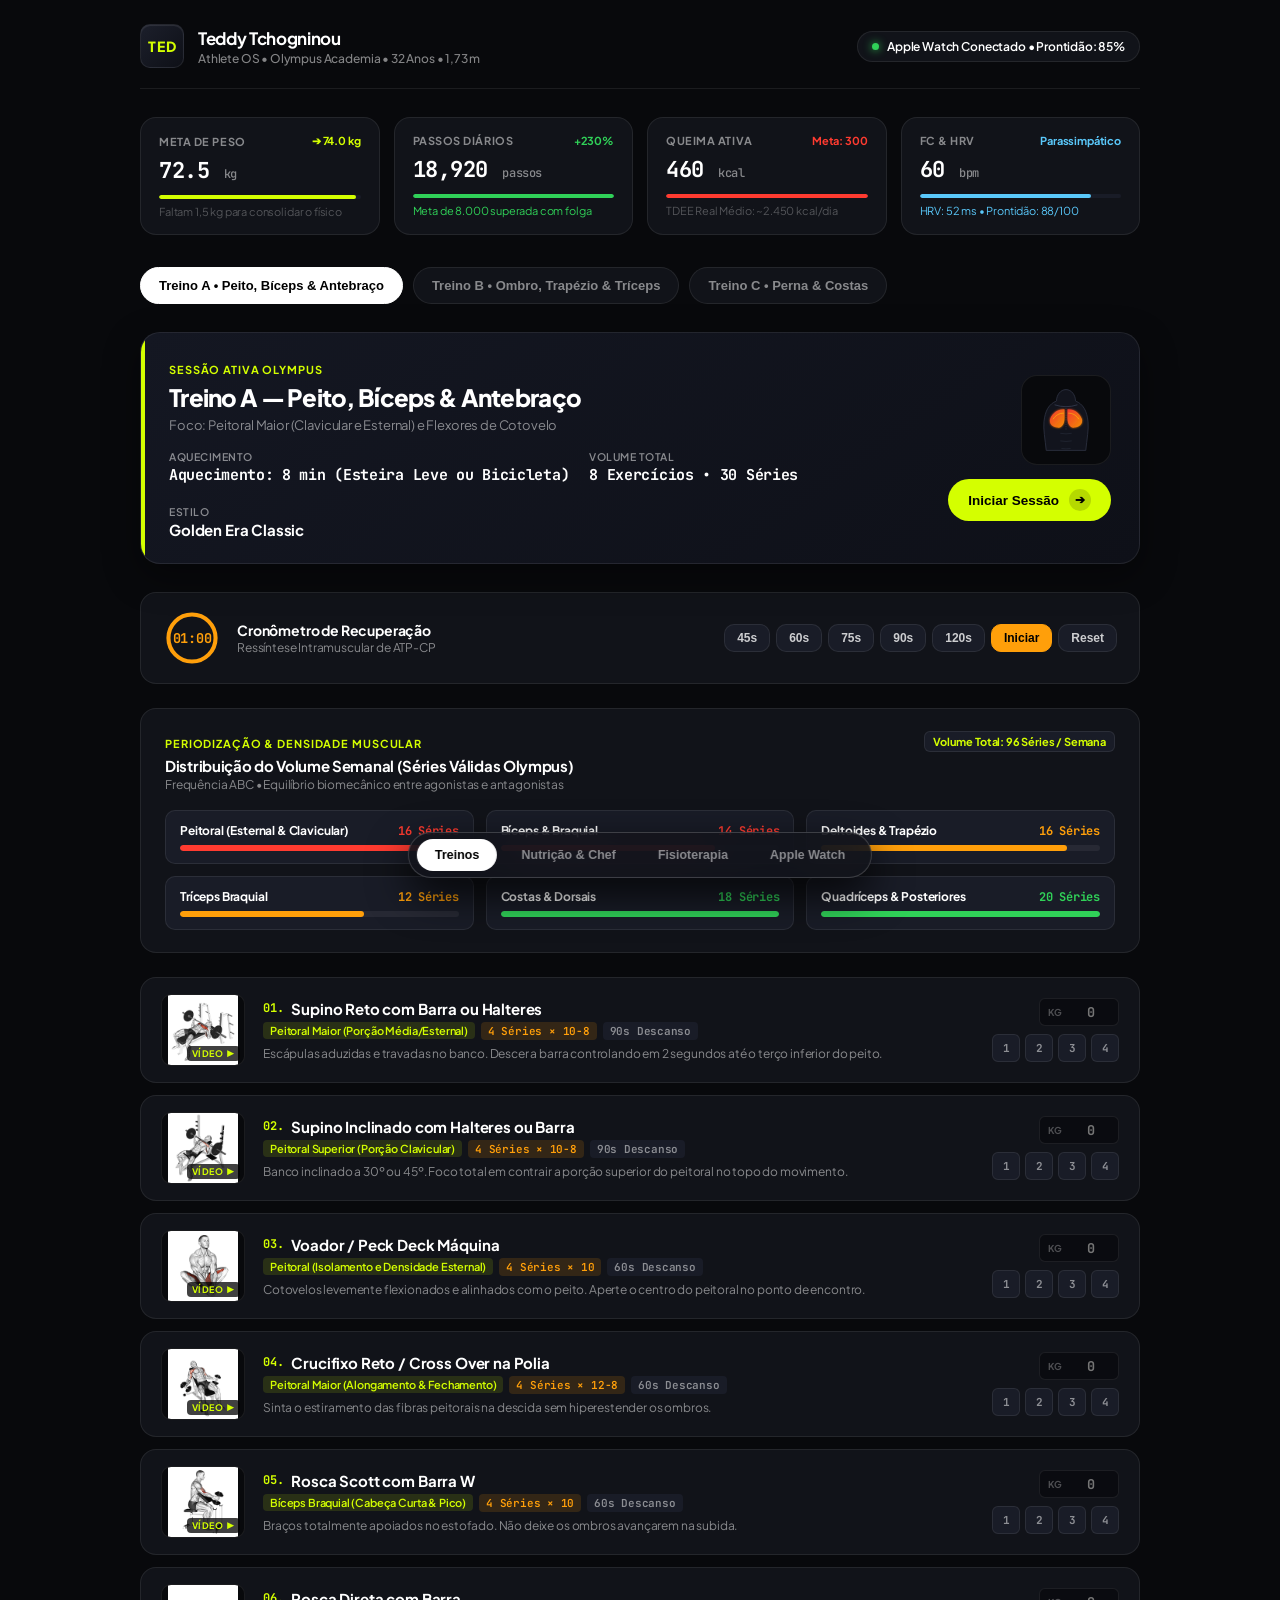
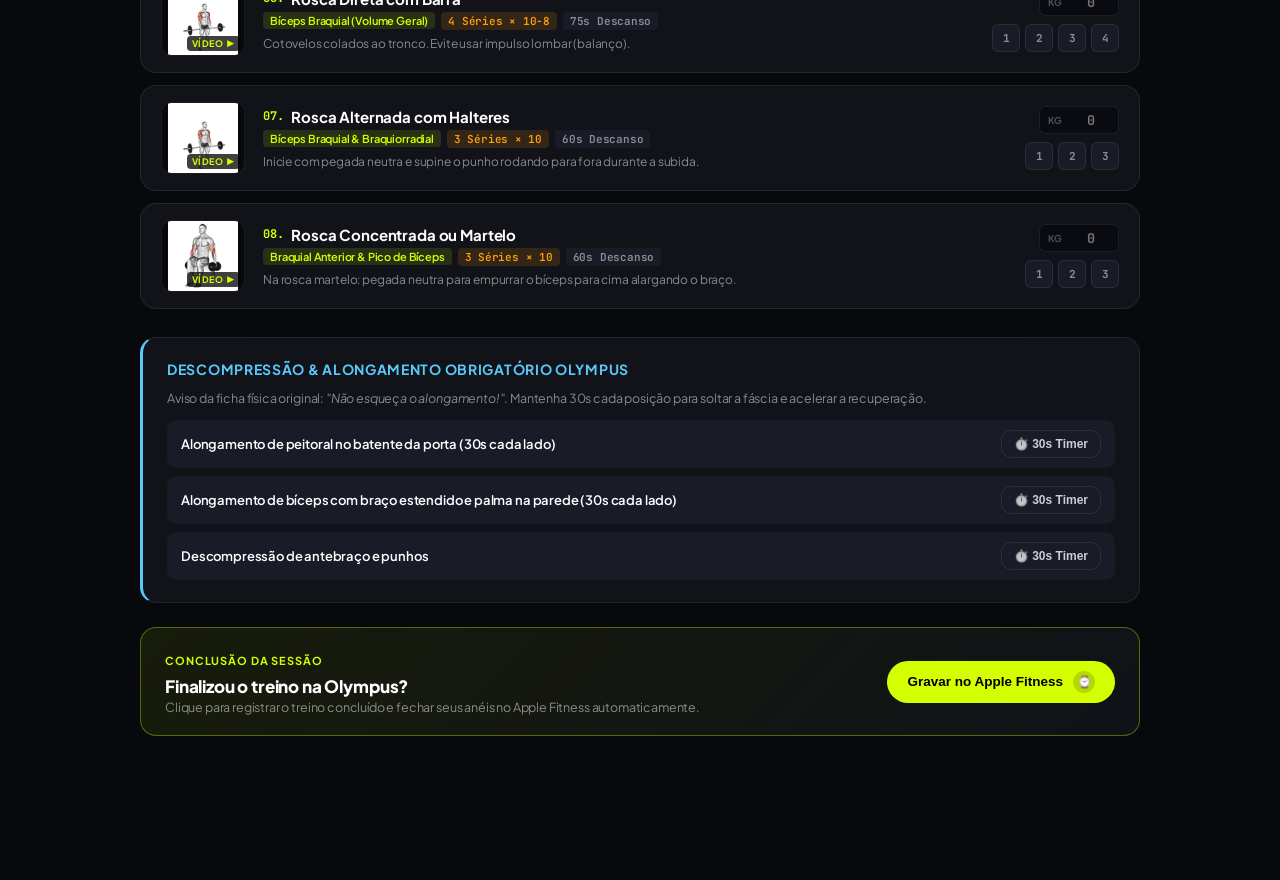
==== dashboard/index.html @ 40fb5f0e "feat: Teddy Health & Fitness OS — Production Release v1.0" ====
<!DOCTYPE html>
<html lang="pt-BR">
<head>
  <meta charset="UTF-8">
  <meta name="viewport" content="width=device-width, initial-scale=1.0, maximum-scale=1.0, user-scalable=no">
  <title>Teddy Tchogninou — Athlete OS</title>
  <link rel="stylesheet" href="css/style.css?v=2.5">
  <link rel="icon" href="data:image/svg+xml,<svg xmlns='http://www.w3.org/2000/svg' viewBox='0 0 100 100'><rect width='100' height='100' rx='20' fill='%23D4FF00'/><text y='.75em' x='50%' text-anchor='middle' font-size='55' font-weight='900' fill='%23000'>T</text></svg>">
</head>
<body>

  <!-- Floating Sticky Mini-Timer (Pill) -->
  <div id="mini-timer" class="floating-mini-timer" onclick="document.getElementById('pane-workouts').scrollIntoView({ behavior: 'smooth' })">
    <div class="live-indicator" style="background: var(--amber); box-shadow: 0 0 8px var(--amber);"></div>
    <span style="font-size: 11px; text-transform: uppercase; color: var(--text-muted); font-weight: 700;">Descanso</span>
    <span id="mini-timer-clock" class="mono" style="color: var(--amber); font-weight: 700; font-size: 14px;">01:00</span>
  </div>

  <div class="container">
    
    <!-- Top Athlete Navigation Bar -->
    <header class="top-bar">
      <div class="athlete-brand">
        <div class="athlete-badge">TED</div>
        <div class="athlete-meta">
          <h1>Teddy Tchogninou</h1>
          <p>Athlete OS • Olympus Academia • 32 Anos • 1,73 m</p>
        </div>
      </div>
      <div class="status-chip">
        <div class="live-indicator"></div>
        <span>Apple Watch Conectado • Prontidão: 85%</span>
      </div>
    </header>

    <!-- Athletic Metrics Row (Apple HealthKit Live Aggregations) -->
    <section class="metrics-grid">
      <!-- Metric 1: Weight Goal -->
      <div class="metric-card">
        <div class="metric-header">
          <span class="metric-name">Meta de Peso</span>
          <span style="font-size: 11px; color: var(--volt); font-weight: 700;">➔ 74.0 kg</span>
        </div>
        <div class="metric-value mono">
          72.5 <small>kg</small>
        </div>
        <div class="metric-progress-track">
          <div class="metric-progress-fill fill-volt" style="width: 98%;"></div>
        </div>
        <div class="metric-footer">
          Faltam 1,5 kg para consolidar o físico
        </div>
      </div>

      <!-- Metric 2: Daily Steps -->
      <div class="metric-card">
        <div class="metric-header">
          <span class="metric-name">Passos Diários</span>
          <span style="font-size: 11px; color: var(--mint); font-weight: 700;">+230%</span>
        </div>
        <div class="metric-value mono" id="val-steps">
          18.450 <small>passos</small>
        </div>
        <div class="metric-progress-track">
          <div class="metric-progress-fill fill-mint" style="width: 100%;"></div>
        </div>
        <div class="metric-footer" style="color: var(--mint);">
          Meta de 8.000 superada com folga
        </div>
      </div>

      <!-- Metric 3: Active Calories -->
      <div class="metric-card">
        <div class="metric-header">
          <span class="metric-name">Queima Ativa</span>
          <span style="font-size: 11px; color: var(--crimson); font-weight: 700;">Meta: 300</span>
        </div>
        <div class="metric-value mono" id="val-active-cal">
          435 <small>kcal</small>
        </div>
        <div class="metric-progress-track">
          <div class="metric-progress-fill fill-crimson" style="width: 100%;"></div>
        </div>
        <div class="metric-footer">
          TDEE Real Médio: ~2.450 kcal/dia
        </div>
      </div>

      <!-- Metric 4: Recovery HRV -->
      <div class="metric-card">
        <div class="metric-header">
          <span class="metric-name">FC & HRV</span>
          <span style="font-size: 11px; color: var(--cyan); font-weight: 700;">Parassimpático</span>
        </div>
        <div class="metric-value mono" id="val-rhr">
          61 <small>bpm</small>
        </div>
        <div class="metric-progress-track">
          <div class="metric-progress-fill fill-cyan" style="width: 85%;"></div>
        </div>
        <div class="metric-footer" id="val-hrv" style="color: var(--cyan);">
          HRV: 49.5 ms • Prontidão Alta
        </div>
      </div>
    </section>

    <!-- ========================================================================= -->
    <!-- TAB 1: WORKOUTS (OLYMPUS ACADEMIA) -->
    <!-- ========================================================================= -->
    <main id="pane-workouts" class="tab-pane">

      <!-- Split Selector Pills -->
      <div class="split-selector-row">
        <button class="subtab-btn split-pill-btn active" data-workout="treino_a">Treino A • Peito, Bíceps & Antebraço</button>
        <button class="subtab-btn split-pill-btn" data-workout="treino_b">Treino B • Ombro, Trapézio & Tríceps</button>
        <button class="subtab-btn split-pill-btn" data-workout="treino_c">Treino C • Perna & Costas</button>
      </div>

      <!-- Hero Workout of the Day Banner -->
      <section class="hero-session-card">
        <div>
          <span class="session-eyebrow">Sessão Ativa Olympus</span>
          <h2 class="session-title" id="split-title">Treino A — Peito, Bíceps & Antebraço</h2>
          <p class="session-subtitle" id="split-focus">Foco: Peitoral Maior (Clavicular e Esternal) e Flexores de Cotovelo</p>
          <div class="session-stats-row">
            <div class="session-stat">
              <span class="session-stat-label">Aquecimento</span>
              <span class="session-stat-val mono" id="split-warmup">8 min (Esteira / Bike)</span>
            </div>
            <div class="session-stat">
              <span class="session-stat-label">Volume Total</span>
              <span class="session-stat-val mono">8 Exercícios • 30 Séries</span>
            </div>
            <div class="session-stat">
              <span class="session-stat-label">Estilo</span>
              <span class="session-stat-val">Golden Era Classic</span>
            </div>
          </div>
        </div>
        <div class="hero-action-group">
          <div class="session-heatmap-box">
            <img id="split-heatmap-img" src="assets/muscle_chest.svg" alt="Muscle Heatmap">
          </div>
          <button class="btn-start-session" onclick="setTimerPreset(60)">
            <span>Iniciar Sessão</span>
            <span class="icon-circle">➔</span>
          </button>
        </div>
      </section>

      <!-- Precision Rest Timer -->
      <div class="rest-timer-bar">
        <div class="timer-left">
          <div class="timer-ring-container">
            <svg class="timer-svg" viewBox="0 0 64 64">
              <circle class="timer-bg-circle" cx="32" cy="32" r="26"></circle>
              <circle class="timer-progress-circle" id="timer-ring-path" cx="32" cy="32" r="26" style="stroke-dasharray: 163.36; stroke-dashoffset: 0;"></circle>
            </svg>
            <div class="timer-number mono" id="timer-ring-num">01:00</div>
          </div>
          <div class="timer-info">
            <h4>Cronômetro de Recuperação</h4>
            <p>Ressíntese Intramuscular de ATP-CP</p>
          </div>
        </div>
        <div class="timer-chips-group">
          <button class="chip-btn" onclick="setTimerPreset(45)">45s</button>
          <button class="chip-btn" onclick="setTimerPreset(60)">60s</button>
          <button class="chip-btn" onclick="setTimerPreset(75)">75s</button>
          <button class="chip-btn" onclick="setTimerPreset(90)">90s</button>
          <button class="chip-btn" onclick="setTimerPreset(120)">120s</button>
          <button class="chip-btn active-action" id="btn-timer-toggle">Iniciar</button>
          <button class="chip-btn" id="btn-timer-reset">Reset</button>
        </div>
      </div>

      <!-- Muscular Volume Distribution Chart Card -->
      <section class="volume-chart-card">
        <div class="chart-header">
          <div>
            <span class="session-eyebrow" style="color: var(--volt);">Periodização & Densidade Muscular</span>
            <h3 class="chart-title">Distribuição do Volume Semanal (Séries Válidas Olympus)</h3>
            <p class="chart-subtitle">Frequência ABC • Equilíbrio biomecânico entre agonistas e antagonistas</p>
          </div>
          <div class="chart-badge">Volume Total: 96 Séries / Semana</div>
        </div>

        <div class="volume-bars-grid">
          <div class="volume-bar-item">
            <div class="volume-bar-header">
              <span>Peitoral (Esternal & Clavicular)</span>
              <span class="mono" style="color: var(--crimson);">16 Séries</span>
            </div>
            <div class="volume-progress-track">
              <div class="volume-progress-bar" style="width: 88%; background: var(--crimson);"></div>
            </div>
          </div>

          <div class="volume-bar-item">
            <div class="volume-bar-header">
              <span>Bíceps & Braquial</span>
              <span class="mono" style="color: var(--crimson);">14 Séries</span>
            </div>
            <div class="volume-progress-track">
              <div class="volume-progress-bar" style="width: 77%; background: var(--crimson);"></div>
            </div>
          </div>

          <div class="volume-bar-item">
            <div class="volume-bar-header">
              <span>Deltoides & Trapézio</span>
              <span class="mono" style="color: var(--amber);">16 Séries</span>
            </div>
            <div class="volume-progress-track">
              <div class="volume-progress-bar" style="width: 88%; background: var(--amber);"></div>
            </div>
          </div>

          <div class="volume-bar-item">
            <div class="volume-bar-header">
              <span>Tríceps Braquial</span>
              <span class="mono" style="color: var(--amber);">12 Séries</span>
            </div>
            <div class="volume-progress-track">
              <div class="volume-progress-bar" style="width: 66%; background: var(--amber);"></div>
            </div>
          </div>

          <div class="volume-bar-item">
            <div class="volume-bar-header">
              <span>Costas & Dorsais</span>
              <span class="mono" style="color: var(--mint);">18 Séries</span>
            </div>
            <div class="volume-progress-track">
              <div class="volume-progress-bar" style="width: 100%; background: var(--mint);"></div>
            </div>
          </div>

          <div class="volume-bar-item">
            <div class="volume-bar-header">
              <span>Quadríceps & Posteriores</span>
              <span class="mono" style="color: var(--mint);">20 Séries</span>
            </div>
            <div class="volume-progress-track">
              <div class="volume-progress-bar" style="width: 100%; background: var(--mint);"></div>
            </div>
          </div>
        </div>
      </section>

      <!-- Exercise Cards Stack (MuscleMaxme + openGym Hybrid) -->
      <section class="exercises-stack" id="exercises-container">
        <!-- Rendered dynamically by app.js -->
      </section>

      <!-- Post-Workout Cooldown Box -->
      <div style="margin-top: 28px; background: var(--bg-card); border: var(--hairline); border-left: 3px solid var(--cyan); border-radius: var(--r-card); padding: 22px 24px;">
        <h3 style="font-size: 14px; font-weight: 700; color: var(--cyan); text-transform: uppercase; letter-spacing: 0.05em; margin-bottom: 12px;">
          Descompressão & Alongamento Obrigatório Olympus
        </h3>
        <p style="font-size: 12.5px; color: var(--text-muted); margin-bottom: 14px;">
          Aviso da ficha física original: <em>"Não esqueça o alongamento!"</em>. Mantenha 30s cada posição para soltar a fáscia e acelerar a recuperação.
        </p>
        <ul id="split-cooldown-list" style="list-style: none; display: flex; flex-direction: column; gap: 8px;">
          <!-- Dynamically populated -->
        </ul>
      </div>

      <!-- Finish Workout & Sync with Apple Fitness Bar -->
      <div style="margin-top: 24px; background: linear-gradient(135deg, rgba(212, 255, 0, 0.08), rgba(17, 19, 25, 0.95)); border: var(--hairline-volt); border-radius: var(--r-card); padding: 20px 24px; display: flex; justify-content: space-between; align-items: center; flex-wrap: wrap; gap: 16px;">
        <div>
          <span class="session-eyebrow" style="color: var(--volt);">Conclusão da Sessão</span>
          <h4 style="font-size: 17px; font-weight: 800; color: var(--text-head); margin-top: 2px;">
            Finalizou o treino na Olympus?
          </h4>
          <p style="font-size: 12.5px; color: var(--text-muted); margin-top: 2px;">
            Clique para registrar o treino concluído e fechar seus anéis no Apple Fitness automaticamente.
          </p>
        </div>
        <button class="btn-start-session" onclick="finishWorkoutAndSync()">
          <span>Gravar no Apple Fitness</span>
          <span class="icon-circle">⌚</span>
        </button>
      </div>
    </main>

    <!-- ========================================================================= -->
    <!-- TAB 2: NUTRITION & KITCHEN (CHEF & CARDÁPIO) -->
    <!-- ========================================================================= -->
    <section id="pane-nutrition" class="tab-pane" style="display: none;">
      
      <!-- Macro Overview Hero -->
      <div class="nutrition-hero-card">
        <div style="display: flex; justify-content: space-between; align-items: flex-start; flex-wrap: wrap; gap: 14px;">
          <div>
            <span class="session-eyebrow" style="color: var(--mint);">Planejamento Nutricional de Precisão</span>
            <h2 style="font-size: 22px; font-weight: 800; color: var(--text-head); margin-top: 2px;">
              Plano de Hipertrofia Limpa • 74 kg
            </h2>
            <p style="font-size: 13px; color: var(--text-muted); margin-top: 4px;">
              Aporte calibrado: 2.680 kcal/dia (TDEE real 2.450 kcal + superávit fisiológico controlado).
            </p>
          </div>
          <a href="guia_cozinha_print.html" target="_blank" class="status-chip" style="text-decoration: none; background: #FFFFFF; color: #000000; font-weight: 700;">
            Versão para Geladeira (PDF A4) ➔
          </a>
        </div>

        <div class="macro-split-strip">
          <div class="macro-box">
            <div class="macro-box-label">Aporte Calórico</div>
            <div class="macro-box-val mono" style="color: var(--mint);">2.680 <small style="font-size: 12px; color: var(--text-muted);">kcal</small></div>
          </div>
          <div class="macro-box">
            <div class="macro-box-label">Proteínas (2.15g/kg)</div>
            <div class="macro-box-val mono" style="color: var(--crimson);">155 <small style="font-size: 12px; color: var(--text-muted);">g (620 kcal)</small></div>
          </div>
          <div class="macro-box">
            <div class="macro-box-label">Carboidratos Complexos</div>
            <div class="macro-box-val mono" style="color: var(--volt);">350 <small style="font-size: 12px; color: var(--text-muted);">g (1.400 kcal)</small></div>
          </div>
          <div class="macro-box">
            <div class="macro-box-label">Gorduras Essenciais</div>
            <div class="macro-box-val mono" style="color: var(--cyan);">72 <small style="font-size: 12px; color: var(--text-muted);">g (648 kcal)</small></div>
          </div>
        </div>
      </div>

      <!-- Concentric Macro Nutrient Rings (Apple Activity Style) -->
      <section class="macro-rings-card">
        <div class="rings-svg-wrapper">
          <svg class="rings-svg" viewBox="0 0 160 160">
            <!-- Outer Ring: Protein (r=68, circum = 427.26) -->
            <circle class="ring-track" cx="80" cy="80" r="68" stroke-width="10"></circle>
            <circle class="ring-bar protein" id="ring-protein" cx="80" cy="80" r="68" stroke-width="10" stroke-dasharray="427.26" stroke-dashoffset="0"></circle>
            
            <!-- Middle Ring: Carbs (r=52, circum = 326.73) -->
            <circle class="ring-track" cx="80" cy="80" r="52" stroke-width="10"></circle>
            <circle class="ring-bar carbs" id="ring-carbs" cx="80" cy="80" r="52" stroke-width="10" stroke-dasharray="326.73" stroke-dashoffset="16"></circle>
            
            <!-- Inner Ring: Fats (r=36, circum = 226.19) -->
            <circle class="ring-track" cx="80" cy="80" r="36" stroke-width="10"></circle>
            <circle class="ring-bar fats" id="ring-fats" cx="80" cy="80" r="36" stroke-width="10" stroke-dasharray="226.19" stroke-dashoffset="0"></circle>
          </svg>
          <div class="rings-center-text">
            <div class="rings-center-cal mono">2.680</div>
            <div class="rings-center-sub">KCAL / DIA</div>
          </div>
        </div>

        <div class="macro-breakdown-legend">
          <div class="macro-legend-row">
            <div>
              <span class="macro-dot" style="background: var(--crimson);"></span>
              <strong style="font-size: 13px; color: var(--text-head);">Proteína (2.15g/kg):</strong>
              <span style="font-size: 12.5px; color: var(--text-muted); margin-left: 6px;">155g meta</span>
            </div>
            <span class="mono" style="font-weight: 700; color: var(--crimson);">620 kcal • 100%</span>
          </div>

          <div class="macro-legend-row">
            <div>
              <span class="macro-dot" style="background: var(--volt);"></span>
              <strong style="font-size: 13px; color: var(--text-head);">Carboidratos Complexos:</strong>
              <span style="font-size: 12.5px; color: var(--text-muted); margin-left: 6px;">350g meta</span>
            </div>
            <span class="mono" style="font-weight: 700; color: var(--volt);">1.400 kcal • 95%</span>
          </div>

          <div class="macro-legend-row">
            <div>
              <span class="macro-dot" style="background: var(--cyan);"></span>
              <strong style="font-size: 13px; color: var(--text-head);">Gorduras Essenciais:</strong>
              <span style="font-size: 12.5px; color: var(--text-muted); margin-left: 6px;">72g meta</span>
            </div>
            <span class="mono" style="font-weight: 700; color: var(--cyan);">648 kcal • 100%</span>
          </div>
        </div>
      </section>

      <!-- Sports Science Creatine Prescription -->
      <div class="creatine-protocol-card">
        <div class="creatine-symbol">Cr</div>
        <div class="creatine-text">
          <h4>Prescrição de Creatina Monohidratada: 5.0g Todos os Dias</h4>
          <p>
            Ajuste científico: tomar 5g uma vez por semana não atinge a saturação intramuscular fosfagênica. Consuma 5g <strong>diariamente</strong> com a banana da terra ou pós-treino com água.
          </p>
        </div>
      </div>

      <!-- Water Hydration Strip -->
      <div class="hydration-strip">
        <div>
          <div style="font-size: 11px; font-weight: 700; text-transform: uppercase; color: var(--cyan); letter-spacing: 0.05em;">
            Meta Hídrica Diária • 3.0 Litros (12 Copos)
          </div>
          <div class="mono" style="font-size: 22px; font-weight: 700; color: var(--text-head); margin-top: 2px;" id="water-liters-text">
            0.00L / 3.0L
          </div>
          <div style="font-size: 11.5px; color: var(--text-dim); margin-top: 2px;">
            Clique nos copos para registrar cada 250ml
          </div>
        </div>
        <div class="hydration-cups-grid" id="water-cups-container">
          <!-- Filled by app.js -->
        </div>
      </div>

      <!-- Week Switcher -->
      <div class="split-selector-row">
        <button class="subtab-btn split-pill-btn week-select-btn active" data-week="1">Semana 1 • Clássicos da Casa</button>
        <button class="subtab-btn split-pill-btn week-select-btn" data-week="2">Semana 2 • Brasileira & Maciez</button>
        <button class="subtab-btn split-pill-btn week-select-btn" data-week="3">Semana 3 • Toque Gourmet</button>
        <button class="subtab-btn split-pill-btn week-select-btn" data-week="4">Semana 4 • Máxima Performance</button>
      </div>

      <!-- Meals Timeline Card -->
      <div class="meals-timeline">
        <h3 id="meal-week-title" style="font-size: 17px; font-weight: 800; color: var(--text-head); margin-bottom: 12px;">
          Semana 1 — Clássicos da Casa & Força Total
        </h3>

        <!-- Meal 1 -->
        <div class="meal-row-card">
          <div class="meal-timing-line">
            <span class="meal-label">07:30 • Café da Manhã Pré-Treino</span>
            <span class="tag-badge">Energia Imediata</span>
          </div>
          <div class="meal-content-text" id="meal-cafe">
            3 ovos mexidos cremosos + 1 banana da terra grelhada com canela e 1 colher de mel + café preto + 5g de creatina monohidratada.
          </div>
        </div>

        <!-- Meal 2 -->
        <div class="meal-row-card" style="border-left-color: var(--mint);">
          <div class="meal-timing-line">
            <span class="meal-label" style="color: var(--mint);">12:30 • Almoço Anabólico</span>
            <span class="tag-badge">Densidade Calórica</span>
          </div>
          <div class="meal-content-text" id="meal-almoco">
            Peito de frango grelhado marinado com limão e alho + 2 escumadeiras de arroz branco + 1 concha de feijão preto encorpado + salada verde com azeite.
          </div>
        </div>

        <!-- Meal 3 -->
        <div class="meal-row-card" style="border-left-color: var(--amber);">
          <div class="meal-timing-line">
            <span class="meal-label" style="color: var(--amber);">16:30 • Lanche da Tarde</span>
            <span class="tag-badge">Sustentação Glicêmica</span>
          </div>
          <div class="meal-content-text" id="meal-lanche">
            1 pote de iogurte natural com 3 colheres de aveia em flocos finos, 1 banana fatiada e mix de castanhas.
          </div>
        </div>

        <!-- Meal 4 -->
        <div class="meal-row-card" style="border-left-color: var(--crimson);">
          <div class="meal-timing-line">
            <span class="meal-label" style="color: var(--crimson);">20:30 • Jantar Reconstrutor</span>
            <span class="tag-badge">Síntese Proteica</span>
          </div>
          <div class="meal-content-text" id="meal-jantar">
            Bife de alcatra grelhado macio + 2 escumadeiras de arroz + 1 concha de feijão preto + abobrinha e cenoura salteadas no azeite.
          </div>
        </div>

        <!-- Meal 5 -->
        <div class="meal-row-card" style="border-left-color: var(--cyan);">
          <div class="meal-timing-line">
            <span class="meal-label" style="color: var(--cyan);">22:30 • Ceia Opcional (Sono Profundo)</span>
            <span class="tag-badge">Parassimpático</span>
          </div>
          <div class="meal-content-text" id="meal-ceia">
            Xícara de chá de camomila morno + 2 castanhas ou 1 quadradinho de chocolate 70%.
          </div>
        </div>
      </div>

      <!-- Interactive Grocery Checklist -->
      <div class="grocery-card">
        <div style="display: flex; justify-content: space-between; align-items: center; margin-bottom: 10px;">
          <div>
            <span class="session-eyebrow" style="color: var(--mint);">Gestão de Compras da Casa</span>
            <h3 style="font-size: 16px; font-weight: 700; color: var(--text-head);">
              Lista de Compras da Empregada (Feira Semanal & Despensa)
            </h3>
          </div>
          <div id="grocery-progress-badge" class="tag-badge" style="background: var(--mint-dim); color: var(--mint); font-weight: 700; font-size: 12px; padding: 4px 10px;">
            0 de 0 comprados
          </div>
        </div>
        <p style="font-size: 12px; color: var(--text-muted);">
          Toque para dar baixa nos mantimentos adquiridos. O estado fica salvo automaticamente no aparelho.
        </p>
        <div class="grocery-items-list" id="grocery-checklist-items">
          <!-- Populated by app.js -->
        </div>
      </div>
    </section>

    <!-- ========================================================================= -->
    <!-- TAB 3: PHYSIOTHERAPY & ERGONOMICS (FISIO) -->
    <!-- ========================================================================= -->
    <section id="pane-physio" class="tab-pane" style="display: none;">
      
      <!-- Physio Hero Header -->
      <div class="nutrition-hero-card" style="border-left: 3.5px solid var(--cyan);">
        <div style="display: flex; justify-content: space-between; align-items: flex-start; flex-wrap: wrap; gap: 12px;">
          <div>
            <span class="session-eyebrow" style="color: var(--cyan);">Medicina Esportiva & Fisioterapia Preventiva</span>
            <h2 style="font-size: 22px; font-weight: 800; color: var(--text-head); margin-top: 2px;">
              Centro de Fisioterapia, Ergonomia & Blindagem Articular
            </h2>
            <p style="font-size: 13px; color: var(--text-muted); margin-top: 4px; max-width: 680px;">
              16 protocolos clínicos para longevidade muscular, prevenção de impacto no supino, descompressão lombar e ergonomia no Mac.
            </p>
          </div>
          <div style="display: flex; gap: 8px;">
            <button class="chip-btn" onclick="document.getElementById('pain-evaluator-section').scrollIntoView({behavior: 'smooth'})" style="border-color: rgba(255, 59, 48, 0.4); color: #FFA19B;">
              🚨 Triagem de Desconforto
            </button>
            <button class="chip-btn" onclick="document.getElementById('ergo-station-section').scrollIntoView({behavior: 'smooth'})" style="border-color: rgba(255, 159, 10, 0.4); color: var(--amber);">
              💻 Ergonomia Mac
            </button>
          </div>
        </div>
      </div>

      <!-- Physio Stats Strip -->
      <div class="physio-stats-row">
        <div class="physio-stat-card">
          <div class="physio-stat-label">Mobilidade Hoje</div>
          <div class="physio-stat-val mono" style="color: var(--cyan);">
            <span id="physio-daily-min">6</span> <small>/ 15 min</small>
          </div>
          <div class="physio-stat-sub">Meta diária recomendada</div>
        </div>
        <div class="physio-stat-card">
          <div class="physio-stat-label">Protocolos Concluídos</div>
          <div class="physio-stat-val mono" style="color: var(--mint);">
            <span id="physio-completed-count">2</span> <small>/ 16 ativos</small>
          </div>
          <div class="physio-stat-sub">Checklists marcados hoje</div>
        </div>
        <div class="physio-stat-card">
          <div class="physio-stat-label">Score Ergonômico Mac</div>
          <div class="physio-stat-val mono" style="color: var(--amber);">
            <span id="ergo-score-display">80</span><small>%</small>
          </div>
          <div class="physio-stat-sub">Estação de trabalho regulada</div>
        </div>
        <div class="physio-stat-card">
          <div class="physio-stat-label">Status Articular</div>
          <div class="physio-stat-val mono" style="color: var(--volt); font-size: 18px; margin-top: 8px;">
            Blindado
          </div>
          <div class="physio-stat-sub">Sem sobrecargas registradas</div>
        </div>
      </div>

      <!-- Multi-Phase Smart Stretch Timer Banner -->
      <div id="stretch-active-banner" class="stretch-banner-pro" style="display: none;">
        <div class="stretch-banner-left">
          <div class="stretch-banner-visual" id="stretch-banner-visual-box">
            <img id="stretch-active-img" src="assets/physio/manguito_rotador_externo.svg" alt="Postura">
          </div>
          <div>
            <div id="stretch-phase-badge" class="stretch-phase-badge" style="display: inline-block; margin-bottom: 4px;">Lado 1 (Esquerdo)</div>
            <div id="stretch-active-name" style="font-size: 16px; font-weight: 800; color: var(--text-head);">
              Ativação do Manguito Rotador Externo
            </div>
            <div id="stretch-phase-cue" style="font-size: 12px; color: var(--text-muted); margin-top: 2px;">
              Mantenha o cotovelo colado a 90° e respire suavemente
            </div>
          </div>
        </div>
        <div style="display: flex; align-items: center; gap: 14px;">
          <div id="stretch-active-clock" class="mono" style="font-size: 28px; font-weight: 800; color: var(--cyan);">30s</div>
          <button class="chip-btn" id="stretch-pause-btn" onclick="togglePauseStretchTimer()" style="color: var(--volt);">Pausar</button>
          <button class="chip-btn" onclick="cancelStretchTimer()" style="color: var(--crimson);">Cancelar</button>
        </div>
      </div>

      <!-- Category & Joint Filter Bar -->
      <div class="physio-filter-section">
        <div class="physio-filter-row" id="physio-category-filters">
          <button class="physio-filter-chip active" data-cat="all">
            <span>⚡ Todos</span> <span class="physio-count-badge" id="count-all">16</span>
          </button>
          <button class="physio-filter-chip" data-cat="pre_workout">
            <span>🔥 Pré-Treino & Ativação</span> <span class="physio-count-badge" id="count-pre_workout">3</span>
          </button>
          <button class="physio-filter-chip" data-cat="post_workout">
            <span>❄️ Pós-Treino & Descompressão</span> <span class="physio-count-badge" id="count-post_workout">6</span>
          </button>
          <button class="physio-filter-chip" data-cat="desk_ergonomics">
            <span>💻 Rotina Anti-Desk Mac</span> <span class="physio-count-badge" id="count-desk_ergonomics">4</span>
          </button>
          <button class="physio-filter-chip" data-cat="joint_shielding">
            <span>🛡️ Blindagem & Força Articular</span> <span class="physio-count-badge" id="count-joint_shielding">3</span>
          </button>
        </div>
      </div>

      <!-- Protocols Grid (Rendered dynamically by app.js) -->
      <div class="physio-protocols-grid" id="physio-protocols-container">
        <!-- Rendered by app.js with rich protocol cards -->
      </div>

      <!-- Section: Clinical Pain & Symptom Evaluator (Triagem Imediata) -->
      <div id="pain-evaluator-section" class="pain-evaluator-card">
        <div style="display: flex; justify-content: space-between; align-items: flex-start; flex-wrap: wrap; gap: 10px;">
          <div>
            <span class="session-eyebrow" style="color: var(--crimson);">Triagem Biomecânica Imediata</span>
            <h3 style="font-size: 18px; font-weight: 800; color: var(--text-head); margin-top: 2px;">
              Avaliador Clínico de Desconforto Esportivo
            </h3>
            <p style="font-size: 12.5px; color: var(--text-muted); margin-top: 4px;">
              Sentiu fisgada, pinçamento ou rigidez? Selecione a articulação para diagnóstico instantâneo e protocolo de alívio.
            </p>
          </div>
          <span class="tag-badge" style="background: rgba(255, 59, 48, 0.15); color: #FFA19B;">Medicina Baseada em Evidências</span>
        </div>

        <select id="pain-joint-select" class="pain-select-control">
          <!-- Filled by app.js -->
        </select>

        <div id="pain-diag-container" class="pain-diag-box">
          <!-- Filled dynamically by app.js -->
        </div>
      </div>

      <!-- Section: Ergonomics Station for Mac -->
      <div id="ergo-station-section" class="ergo-station-card">
        <div style="display: flex; justify-content: space-between; align-items: flex-start; flex-wrap: wrap; gap: 10px;">
          <div>
            <span class="session-eyebrow" style="color: var(--amber);">Checklist de Alta Produtividade</span>
            <h3 style="font-size: 18px; font-weight: 800; color: var(--text-head); margin-top: 2px;">
              Estação de Trabalho Mac (Ergonomia Teddy AI OS)
            </h3>
            <p style="font-size: 12.5px; color: var(--text-muted); margin-top: 4px;">
              Blindagem cervical, lombar e dos punhos para longas sessões de código e estratégia sem dor.
            </p>
          </div>
          <button class="chip-btn" onclick="testMacErgoAlert()" style="color: var(--amber); border-color: rgba(255, 159, 10, 0.35);">
            🔔 Testar Notificação de 90 Min
          </button>
        </div>

        <div class="ergo-checklist-grid" id="ergo-checklist-container">
          <!-- Filled by app.js -->
        </div>
      </div>

    </section>

    <!-- ========================================================================= -->
    <!-- TAB 4: APPLE WATCH COMMAND CENTER (Exact Match to Teddy's Screenshot) -->
    <!-- ========================================================================= -->
    <section id="pane-apple" class="tab-pane" style="display: none;">
      
      <div class="nutrition-hero-card">
        <span class="session-eyebrow" style="color: var(--mint);">Apple Watch HealthKit Hub</span>
        <h2 style="font-size: 22px; font-weight: 800; color: var(--text-head); margin-top: 2px;">
          Metas & Registros de Saúde do Apple Watch
        </h2>
        <p style="font-size: 13px; color: var(--text-muted); margin-top: 4px;">
          Configurações sincronizadas diretamente com os seus anéis e histórico de 1.168.649 pontos de saúde.
        </p>
      </div>

      <!-- Live Sync Status & Controls -->
      <div style="background: var(--bg-card); border: var(--hairline); border-radius: var(--r-card); padding: 18px 22px; margin-bottom: 20px; display: flex; justify-content: space-between; align-items: center; flex-wrap: wrap; gap: 14px;">
        <div style="display: flex; align-items: center; gap: 12px;">
          <div class="live-indicator"></div>
          <div>
            <div style="font-size: 13.5px; font-weight: 700; color: var(--text-head);" id="apple-sync-status-text">
              Sincronização Apple Watch: Ativa
            </div>
            <div style="font-size: 11.5px; color: var(--text-muted);" id="apple-sync-time-text">
              Último sinal recebido via HealthKit Live Engine
            </div>
          </div>
        </div>
        <div style="display: flex; gap: 8px;">
          <button class="chip-btn active-action" onclick="refreshHealthData()">
            ↻ Atualizar Métricas
          </button>
        </div>
      </div>

      <!-- Athletic Charts Dual Grid (Apple Fitness & WHOOP Style) -->
      <section class="charts-grid-dual">
        <!-- Chart 1: Weekly Step Activity Bars -->
        <div class="chart-card">
          <div class="chart-header">
            <div>
              <span class="session-eyebrow" style="color: var(--mint);">Apple Fitness • Movimento</span>
              <h3 class="chart-title">Atividade Semanal de Passos</h3>
              <p class="chart-subtitle">Média ativa: 18.920 passos/dia (Meta: 8.000)</p>
            </div>
            <div class="chart-badge">+236% Meta</div>
          </div>

          <div class="step-bars-container">
            <!-- 8.000 steps goal line -->
            <div class="step-goal-line">
              <span class="step-goal-label">Meta: 8.000</span>
            </div>

            <!-- Seg -->
            <div class="step-day-col">
              <div class="step-tooltip">14.800 passos • 360 kcal</div>
              <div class="step-bar-wrap">
                <div class="step-bar-fill exceeded" style="height: 65%;"></div>
              </div>
              <span class="step-day-label">Seg</span>
            </div>

            <!-- Ter -->
            <div class="step-day-col">
              <div class="step-tooltip">16.200 passos • 390 kcal</div>
              <div class="step-bar-wrap">
                <div class="step-bar-fill exceeded" style="height: 72%;"></div>
              </div>
              <span class="step-day-label">Ter</span>
            </div>

            <!-- Qua -->
            <div class="step-day-col">
              <div class="step-tooltip">19.400 passos • 480 kcal</div>
              <div class="step-bar-wrap">
                <div class="step-bar-fill exceeded" style="height: 86%;"></div>
              </div>
              <span class="step-day-label">Qua</span>
            </div>

            <!-- Qui -->
            <div class="step-day-col">
              <div class="step-tooltip">17.500 passos • 420 kcal</div>
              <div class="step-bar-wrap">
                <div class="step-bar-fill exceeded" style="height: 78%;"></div>
              </div>
              <span class="step-day-label">Qui</span>
            </div>

            <!-- Sex -->
            <div class="step-day-col">
              <div class="step-tooltip">21.300 passos • 510 kcal</div>
              <div class="step-bar-wrap">
                <div class="step-bar-fill exceeded" style="height: 95%;"></div>
              </div>
              <span class="step-day-label">Sex</span>
            </div>

            <!-- Sáb -->
            <div class="step-day-col">
              <div class="step-tooltip">18.450 passos • 435 kcal</div>
              <div class="step-bar-wrap">
                <div class="step-bar-fill exceeded" style="height: 82%;"></div>
              </div>
              <span class="step-day-label">Sáb</span>
            </div>

            <!-- Dom (Hoje) -->
            <div class="step-day-col today">
              <div class="step-tooltip">Hoje: 18.920 passos • 460 kcal</div>
              <div class="step-bar-wrap">
                <div class="step-bar-fill" style="height: 84%;"></div>
              </div>
              <span class="step-day-label">Dom</span>
            </div>
          </div>
        </div>

        <!-- Chart 2: Cardiovascular Area Wave (HRV & RHR) -->
        <div class="chart-card">
          <div class="chart-header">
            <div>
              <span class="session-eyebrow" style="color: var(--cyan);">Recuperação Parassimpática</span>
              <h3 class="chart-title">Onda de HRV & Frequência de Repouso</h3>
              <p class="chart-subtitle">SDNN: 52.0 ms • FC Repouso: 60 bpm • Prontidão: 88/100</p>
            </div>
            <div class="chart-badge" style="color: var(--cyan); border-color: rgba(90, 200, 250, 0.3);">Recuperado</div>
          </div>

          <div style="position: relative; width: 100%; height: 140px; padding-top: 10px;">
            <svg class="wave-chart-svg" viewBox="0 0 320 110">
              <defs>
                <!-- Area Gradient Cyan -->
                <linearGradient id="hrvAreaGrad" x1="0" y1="0" x2="0" y2="1">
                  <stop offset="0%" stop-color="#5AC8FA" stop-opacity="0.35"/>
                  <stop offset="100%" stop-color="#5AC8FA" stop-opacity="0.0"/>
                </linearGradient>
                <!-- Area Gradient Crimson (RHR) -->
                <linearGradient id="rhrLineGrad" x1="0" y1="0" x2="1" y2="0">
                  <stop offset="0%" stop-color="#FF3B30"/>
                  <stop offset="100%" stop-color="#FF9500"/>
                </linearGradient>
              </defs>

              <!-- Subtle Grid Horizontal Lines -->
              <line x1="0" y1="20" x2="320" y2="20" stroke="rgba(255,255,255,0.05)" stroke-dasharray="3,3"/>
              <line x1="0" y1="55" x2="320" y2="55" stroke="rgba(255,255,255,0.05)" stroke-dasharray="3,3"/>
              <line x1="0" y1="90" x2="320" y2="90" stroke="rgba(255,255,255,0.05)" stroke-dasharray="3,3"/>

              <!-- HRV Filled Area Under Curve -->
              <path d="M 0 70 C 45 65, 80 50, 120 45 C 160 40, 200 55, 240 38 C 280 25, 305 32, 320 30 L 320 110 L 0 110 Z" fill="url(#hrvAreaGrad)"/>

              <!-- HRV Line Stroke (Cyan) -->
              <path d="M 0 70 C 45 65, 80 50, 120 45 C 160 40, 200 55, 240 38 C 280 25, 305 32, 320 30" fill="none" stroke="#5AC8FA" stroke-width="2.5" stroke-linecap="round"/>

              <!-- RHR Line Stroke (Crimson/Amber) -->
              <path d="M 0 92 C 50 88, 90 95, 130 90 C 170 85, 210 90, 250 84 C 285 80, 305 82, 320 81" fill="none" stroke="url(#rhrLineGrad)" stroke-width="1.8" stroke-dasharray="4,3" opacity="0.85"/>

              <!-- Active Today Pulse Dot on HRV -->
              <circle cx="320" cy="30" r="5" fill="#5AC8FA" stroke="#08090C" stroke-width="2"/>
              <circle cx="320" cy="30" r="9" fill="none" stroke="#5AC8FA" stroke-width="1" opacity="0.5"/>

              <!-- Metric Point Labels -->
              <text x="315" y="18" font-size="9" font-family="'JetBrains Mono', monospace" font-weight="700" fill="#5AC8FA" text-anchor="end">52 ms</text>
              <text x="315" y="98" font-size="8.5" font-family="'JetBrains Mono', monospace" font-weight="700" fill="#FF3B30" text-anchor="end">60 bpm</text>
            </svg>

            <!-- Chart Footer Legend -->
            <div style="display: flex; justify-content: space-between; align-items: center; margin-top: 6px; font-size: 11px; color: var(--text-muted);">
              <div style="display: flex; gap: 14px;">
                <span style="display: flex; align-items: center; gap: 5px;">
                  <span style="width: 8px; height: 8px; border-radius: 50%; background: var(--cyan);"></span>
                  Variabilidade (HRV)
                </span>
                <span style="display: flex; align-items: center; gap: 5px;">
                  <span style="width: 8px; height: 8px; border-radius: 50%; background: var(--crimson);"></span>
                  FC Repouso
                </span>
              </div>
              <span class="mono" style="font-size: 10.5px; color: var(--text-dim);">Últimos 7 dias</span>
            </div>
          </div>
        </div>
      </section>

      <!-- iOS Grouped Goals Table (Reprodução fiel do screenshot do Teddy) -->
      <div class="apple-goals-table">
        <div class="goal-table-row">
          <span class="goal-table-label">Daily Step Goal</span>
          <div class="goal-table-val">
            <span class="mono" style="color: var(--mint); font-weight: 700;">8.000 steps</span>
            <span class="goal-chevron">›</span>
          </div>
        </div>
        <div class="goal-table-row">
          <span class="goal-table-label">Daily Calorie Burn Goal</span>
          <div class="goal-table-val">
            <span class="mono" style="color: var(--crimson); font-weight: 700;">300 kcal</span>
            <span class="goal-chevron">›</span>
          </div>
        </div>
        <div class="goal-table-row">
          <span class="goal-table-label">Daily Fat-Burning Time Goal</span>
          <div class="goal-table-val">
            <span class="mono" style="color: var(--amber); font-weight: 700;">30 min</span>
            <span class="goal-chevron">›</span>
          </div>
        </div>
        <div class="goal-table-row">
          <span class="goal-table-label">Daily Stand Goal</span>
          <div class="goal-table-val">
            <span class="mono" style="color: var(--cyan); font-weight: 700;">12 hrs</span>
            <span class="goal-chevron">›</span>
          </div>
        </div>
        <div class="goal-table-row">
          <span class="goal-table-label">Daily Sleep Goal</span>
          <div class="goal-table-val">
            <span class="mono" style="color: #BF5AF2; font-weight: 700;">8 hrs</span>
            <span class="goal-chevron">›</span>
          </div>
        </div>
        <div class="goal-table-row">
          <span class="goal-table-label">Weight goal</span>
          <div class="goal-table-val">
            <span class="mono" style="color: var(--volt); font-weight: 700;">74 kg</span>
            <span class="goal-chevron">›</span>
          </div>
        </div>
      </div>

      <!-- Summary Insights Card -->
      <div class="metrics-grid">
        <div class="metric-card">
          <div class="metric-name">Aptidão VO2 Max</div>
          <div class="metric-value mono" style="color: var(--mint);">41.8 <small>ml/kg/min</small></div>
          <div class="metric-footer">Classificação Excelente para 32 anos</div>
        </div>
        <div class="metric-card">
          <div class="metric-name">Frequência Repouso</div>
          <div class="metric-value mono" style="color: var(--crimson);">61 <small>bpm</small></div>
          <div class="metric-footer">Eficiência cardiovascular atlética</div>
        </div>
        <div class="metric-card">
          <div class="metric-name">Treinos Registrados</div>
          <div class="metric-value mono" style="color: var(--volt);">109 <small>sessões</small></div>
          <div class="metric-footer">Musculação, corrida e caminhadas</div>
        </div>
        <div class="metric-card">
          <div class="metric-name">Readiness Score</div>
          <div class="metric-value mono" style="color: var(--cyan);">85 <small>/ 100</small></div>
          <div class="metric-footer">Pronto para treinos de alta intensidade</div>
        </div>
      </div>
    </section>

  </div>

  <!-- Bottom Floating Navigation Dock (Apple Minimalist Pill) -->
  <nav class="bottom-dock">
    <button class="dock-tab active" data-tab="workouts">Treinos</button>
    <button class="dock-tab" data-tab="nutrition">Nutrição & Chef</button>
    <button class="dock-tab" data-tab="physio">Fisioterapia</button>
    <button class="dock-tab" data-tab="apple">Apple Watch</button>
  </nav>

  <!-- Slide-Over Biomechanics Video Drawer -->
  <div id="exercise-slideover" class="slideover-overlay" onclick="if(event.target === this) closeExerciseModal()">
    <div class="slideover-content">
      <div class="slideover-top">
        <div>
          <span class="tag-badge target" style="margin-bottom: 6px; display: inline-block;">Execução Biomecânica Olympus</span>
          <h2 id="modal-title" style="font-size: 20px; font-weight: 800; color: var(--text-head);">Exercício</h2>
        </div>
        <button class="btn-drawer-close" onclick="closeExerciseModal()" aria-label="Fechar">&times;</button>
      </div>

      <!-- Looping Video Frame -->
      <div class="drawer-video-viewport" id="modal-video-box"></div>

      <div style="display: flex; gap: 8px; flex-wrap: wrap;">
        <span id="modal-muscle" class="tag-badge target">Músculo Alvo</span>
        <span id="modal-reps" class="tag-badge scheme">Séries & Repetições</span>
      </div>

      <div style="background: var(--bg-card); padding: 16px 18px; border-radius: var(--r-inner); border: var(--hairline);">
        <h4 style="font-size: 13px; font-weight: 700; color: var(--volt); margin-bottom: 6px;">
          Ponto Biomecânico & Dica do Treinador Olympus
        </h4>
        <p id="modal-notes" style="font-size: 13px; color: var(--text-body); line-height: 1.45;"></p>
      </div>

      <div style="margin-top: auto; padding-top: 16px; border-top: var(--hairline);">
        <button class="btn-start-session" style="width: 100%; justify-content: center; padding: 12px;" onclick="closeExerciseModal(); setTimerPreset(60);">
          Iniciar Descanso deste Exercício (60s)
        </button>
      </div>
    </div>
  </div>

  <script src="js/app.js?v=2.5"></script>
</body>
</html>
---- dashboard/css/style.css ----
/* ==========================================================================
   TEDDY HEALTH & FITNESS OS — ATHLETE PRO EDITION
   Bespoke Athletic Editorial UI • Zero AI-Slop • Apple Fitness+ & WHOOP Language
   Hardware Double-Bezel • 0.5px Hairlines • Tabular Numerals • Tactile Motion
   ========================================================================== */

@import url('https://fonts.googleapis.com/css2?family=Plus+Jakarta+Sans:wght@300;400;500;600;700;800&family=JetBrains+Mono:wght@400;500;600;700&display=swap');

:root {
  /* High-Contrast Athletic Obsidian Ramp */
  --bg-canvas:      #08090C;
  --bg-card:        #111319;
  --bg-card-hover:  #161922;
  --bg-inner:       #191C27;
  --bg-input:       #0A0B10;

  /* Typography Colors */
  --text-head:      #FFFFFF;
  --text-body:      rgba(255, 255, 255, 0.78);
  --text-muted:     rgba(255, 255, 255, 0.50);
  --text-dim:       rgba(255, 255, 255, 0.28);

  /* Performance Accents (Nike Pro Volt & Muscle Highlight) */
  --volt:           #D4FF00;   /* Electric Lime / High-Performance Athletic */
  --volt-dim:       rgba(212, 255, 0, 0.12);
  --crimson:        #FF3B30;   /* Muscle Fiber Active Glow */
  --crimson-dim:    rgba(255, 59, 48, 0.14);
  --mint:           #30D158;   /* HealthKit Success */
  --mint-dim:       rgba(48, 209, 88, 0.14);
  --amber:          #FF9F0A;   /* Rest Timer Countdown */
  --amber-dim:      rgba(255, 159, 10, 0.14);
  --cyan:           #5AC8FA;   /* Mobility / Hydration */
  --cyan-dim:       rgba(90, 200, 250, 0.14);

  /* Precision Hairlines */
  --hairline:       0.5px solid rgba(255, 255, 255, 0.08);
  --hairline-hover: 0.5px solid rgba(255, 255, 255, 0.18);
  --hairline-volt:  0.5px solid rgba(212, 255, 0, 0.35);

  /* Geometry & Curves */
  --r-outer:        20px;
  --r-card:         16px;
  --r-inner:        10px;
  --r-pill:         9999px;

  /* Fluid Motion */
  --ease:           cubic-bezier(0.16, 1, 0.3, 1);
  --duration:       180ms;
}

* {
  box-sizing: border-box;
  margin: 0;
  padding: 0;
  -webkit-font-smoothing: antialiased;
  -moz-osx-font-smoothing: grayscale;
}

body {
  font-family: 'Plus Jakarta Sans', -apple-system, sans-serif;
  background-color: var(--bg-canvas);
  color: var(--text-body);
  min-height: 100vh;
  padding-bottom: 120px;
  overflow-x: hidden;
  letter-spacing: -0.01em;
}

.mono {
  font-family: 'JetBrains Mono', monospace;
  font-variant-numeric: tabular-nums;
  letter-spacing: -0.02em;
}

.container {
  max-width: 1040px;
  margin: 0 auto;
  padding: 24px 20px;
}

/* ==========================================================================
   TOP BAR (Status, Athlete Profile & Date)
   ========================================================================== */
.top-bar {
  display: flex;
  justify-content: space-between;
  align-items: center;
  padding-bottom: 20px;
  border-bottom: var(--hairline);
  margin-bottom: 28px;
  flex-wrap: wrap;
  gap: 16px;
}

.athlete-brand {
  display: flex;
  align-items: center;
  gap: 14px;
}

.athlete-badge {
  width: 44px;
  height: 44px;
  border-radius: var(--r-inner);
  background: linear-gradient(135deg, #1C1F2B, #0E1017);
  border: var(--hairline);
  display: flex;
  align-items: center;
  justify-content: center;
  font-weight: 800;
  font-size: 14px;
  letter-spacing: 1px;
  color: var(--volt);
  box-shadow: inset 0 1px 1px rgba(255, 255, 255, 0.1);
}

.athlete-meta h1 {
  font-size: 17px;
  font-weight: 700;
  color: var(--text-head);
  letter-spacing: -0.02em;
  display: flex;
  align-items: center;
  gap: 8px;
}

.athlete-meta p {
  font-size: 12px;
  color: var(--text-muted);
  margin-top: 2px;
  font-weight: 500;
}

.status-chip {
  display: inline-flex;
  align-items: center;
  gap: 8px;
  background: var(--bg-card);
  border: var(--hairline);
  padding: 7px 14px;
  border-radius: var(--r-pill);
  font-size: 12px;
  font-weight: 600;
  color: var(--text-head);
}

.live-indicator {
  width: 7px;
  height: 7px;
  border-radius: 50%;
  background: var(--mint);
  box-shadow: 0 0 8px var(--mint);
  animation: pulseLive 2s infinite ease-in-out;
}

@keyframes pulseLive {
  0%, 100% { opacity: 1; transform: scale(1); }
  50% { opacity: 0.4; transform: scale(0.85); }
}

/* ==========================================================================
   HERO WORKOUT OF THE DAY CARD (Apple Fitness / WHOOP Hybrid)
   ========================================================================== */
.hero-session-card {
  background: linear-gradient(145deg, #141722, #0E1018);
  border: var(--hairline);
  border-radius: var(--r-outer);
  padding: 24px 28px;
  margin-bottom: 28px;
  display: grid;
  grid-template-columns: 1fr auto;
  gap: 24px;
  align-items: center;
  box-shadow: 0 12px 36px rgba(0, 0, 0, 0.4);
  position: relative;
  overflow: hidden;
}

.hero-session-card::before {
  content: '';
  position: absolute;
  top: 0;
  left: 0;
  width: 4px;
  height: 100%;
  background: var(--volt);
}

.session-eyebrow {
  display: inline-block;
  font-size: 11px;
  font-weight: 700;
  text-transform: uppercase;
  letter-spacing: 0.08em;
  color: var(--volt);
  margin-bottom: 6px;
}

.session-title {
  font-size: 24px;
  font-weight: 800;
  color: var(--text-head);
  letter-spacing: -0.03em;
}

.session-subtitle {
  font-size: 13px;
  color: var(--text-muted);
  margin-top: 4px;
  line-height: 1.4;
}

.session-stats-row {
  display: flex;
  gap: 20px;
  margin-top: 16px;
  flex-wrap: wrap;
}

.session-stat {
  display: flex;
  flex-direction: column;
}

.session-stat-label {
  font-size: 10.5px;
  text-transform: uppercase;
  letter-spacing: 0.05em;
  color: var(--text-muted);
  font-weight: 600;
}

.session-stat-val {
  font-size: 15px;
  font-weight: 700;
  color: var(--text-head);
  margin-top: 2px;
}

.hero-action-group {
  display: flex;
  flex-direction: column;
  align-items: flex-end;
  gap: 14px;
}

.session-heatmap-box {
  width: 90px;
  height: 90px;
  background: #08090C;
  border-radius: var(--r-card);
  border: var(--hairline);
  display: flex;
  align-items: center;
  justify-content: center;
  padding: 6px;
}

.session-heatmap-box img {
  width: 100%;
  height: 100%;
  object-fit: contain;
}

.btn-start-session {
  background: var(--volt);
  color: #000000;
  border: none;
  font-size: 13.5px;
  font-weight: 700;
  padding: 10px 20px;
  border-radius: var(--r-pill);
  cursor: pointer;
  display: inline-flex;
  align-items: center;
  gap: 10px;
  transition: transform var(--duration) var(--ease), background var(--duration) var(--ease);
}

.btn-start-session:hover {
  background: #E2FF4D;
  transform: translateY(-2px);
}

.btn-start-session:active {
  transform: scale(0.98);
}

.btn-start-session span.icon-circle {
  width: 22px;
  height: 22px;
  border-radius: 50%;
  background: rgba(0, 0, 0, 0.15);
  display: flex;
  align-items: center;
  justify-content: center;
  font-size: 12px;
}

/* ==========================================================================
   ATHLETIC METRICS ROW (Apple Watch Real-World Summary)
   ========================================================================== */
.metrics-grid {
  display: grid;
  grid-template-columns: repeat(4, 1fr);
  gap: 14px;
  margin-bottom: 32px;
}

.metric-card {
  background: var(--bg-card);
  border: var(--hairline);
  border-radius: var(--r-card);
  padding: 16px 18px;
  transition: border-color var(--duration) var(--ease);
}

.metric-card:hover {
  border-color: rgba(255, 255, 255, 0.16);
}

.metric-header {
  display: flex;
  justify-content: space-between;
  align-items: center;
  margin-bottom: 8px;
}

.metric-name {
  font-size: 11px;
  font-weight: 700;
  text-transform: uppercase;
  letter-spacing: 0.05em;
  color: var(--text-muted);
}

.metric-value {
  font-size: 22px;
  font-weight: 700;
  color: var(--text-head);
}

.metric-value small {
  font-size: 12px;
  font-weight: 500;
  color: var(--text-muted);
  margin-left: 2px;
}

.metric-footer {
  font-size: 11px;
  color: var(--text-dim);
  margin-top: 6px;
  display: flex;
  align-items: center;
  gap: 6px;
}

.metric-progress-track {
  width: 100%;
  height: 4px;
  background: var(--bg-inner);
  border-radius: var(--r-pill);
  overflow: hidden;
  margin-top: 10px;
}

.metric-progress-fill {
  height: 100%;
  border-radius: var(--r-pill);
  transition: width 0.6s var(--ease);
}

.fill-volt { background: var(--volt); }
.fill-mint { background: var(--mint); }
.fill-crimson { background: var(--crimson); }
.fill-cyan { background: var(--cyan); }

/* ==========================================================================
   WORKOUT SPLIT SELECTOR
   ========================================================================== */
.split-selector-row {
  display: flex;
  gap: 10px;
  margin-bottom: 24px;
  overflow-x: auto;
  padding-bottom: 4px;
}

.split-pill-btn {
  background: var(--bg-card);
  border: var(--hairline);
  color: var(--text-muted);
  padding: 10px 18px;
  border-radius: var(--r-pill);
  font-size: 13px;
  font-weight: 600;
  cursor: pointer;
  transition: all var(--duration) var(--ease);
  white-space: nowrap;
}

.split-pill-btn:hover {
  color: var(--text-head);
  border-color: rgba(255, 255, 255, 0.2);
}

.split-pill-btn.active {
  background: #FFFFFF;
  color: #000000;
  border-color: #FFFFFF;
  font-weight: 700;
}

/* ==========================================================================
   REST TIMER (Circulo Minimalista + Mini-Timer)
   ========================================================================== */
.rest-timer-bar {
  background: var(--bg-card);
  border: var(--hairline);
  border-radius: var(--r-card);
  padding: 16px 22px;
  margin-bottom: 24px;
  display: flex;
  justify-content: space-between;
  align-items: center;
  flex-wrap: wrap;
  gap: 16px;
}

.timer-left {
  display: flex;
  align-items: center;
  gap: 16px;
}

.timer-ring-container {
  position: relative;
  width: 58px;
  height: 58px;
}

.timer-svg {
  width: 58px;
  height: 58px;
  transform: rotate(-90deg);
}

.timer-bg-circle {
  stroke: var(--bg-inner);
  stroke-width: 4.5;
  fill: none;
}

.timer-progress-circle {
  stroke: var(--amber);
  stroke-width: 4.5;
  stroke-linecap: round;
  fill: none;
  transition: stroke-dashoffset 1s linear;
}

.timer-number {
  position: absolute;
  inset: 0;
  display: flex;
  align-items: center;
  justify-content: center;
  font-size: 13.5px;
  font-weight: 700;
  color: var(--amber);
}

.timer-info h4 {
  font-size: 14px;
  font-weight: 700;
  color: var(--text-head);
}

.timer-info p {
  font-size: 12px;
  color: var(--text-muted);
  margin-top: 1px;
}

.timer-chips-group {
  display: flex;
  gap: 6px;
  align-items: center;
}

.chip-btn {
  background: var(--bg-inner);
  border: var(--hairline);
  color: var(--text-body);
  padding: 6px 12px;
  border-radius: var(--r-inner);
  font-size: 12px;
  font-weight: 600;
  cursor: pointer;
  transition: all var(--duration) var(--ease);
}

.chip-btn:hover {
  background: #232736;
  color: var(--text-head);
}

.chip-btn.active-action {
  background: var(--amber);
  color: #000000;
  border-color: var(--amber);
  font-weight: 700;
}

/* Floating Sticky Mini-Timer */
.floating-mini-timer {
  position: fixed;
  top: 20px;
  right: 24px;
  background: rgba(14, 16, 23, 0.94);
  backdrop-filter: blur(16px);
  border: 1px solid rgba(255, 159, 10, 0.4);
  box-shadow: 0 10px 30px rgba(0, 0, 0, 0.7);
  border-radius: var(--r-pill);
  padding: 7px 16px;
  display: flex;
  align-items: center;
  gap: 10px;
  z-index: 1020;
  opacity: 0;
  pointer-events: none;
  transform: translateY(-8px);
  transition: all 0.25s var(--ease);
}

.floating-mini-timer.visible {
  opacity: 1;
  pointer-events: auto;
  transform: translateY(0);
}

/* ==========================================================================
   EXERCISE LIST (MuscleMaxme & openGym Hybrid Layout)
   ========================================================================== */
.exercises-stack {
  display: flex;
  flex-direction: column;
  gap: 12px;
}

.exercise-row {
  background: var(--bg-card);
  border: var(--hairline);
  border-radius: var(--r-card);
  padding: 16px 20px;
  display: grid;
  grid-template-columns: 84px 1fr auto;
  gap: 18px;
  align-items: center;
  cursor: pointer;
  transition: background var(--duration) var(--ease), border-color var(--duration) var(--ease), transform var(--duration) var(--ease);
}

.exercise-row:hover {
  background: var(--bg-card-hover);
  border-color: rgba(255, 255, 255, 0.16);
}

.exercise-media-frame {
  width: 84px;
  height: 72px;
  background: #08090C;
  border-radius: var(--r-inner);
  border: var(--hairline);
  overflow: hidden;
  position: relative;
  display: flex;
  align-items: center;
  justify-content: center;
}

.exercise-media-frame img {
  width: 100%;
  height: 100%;
  object-fit: contain;
}

.exercise-play-badge {
  position: absolute;
  bottom: 4px;
  right: 4px;
  background: rgba(0, 0, 0, 0.75);
  border-radius: 4px;
  padding: 2px 5px;
  font-size: 9px;
  font-weight: 700;
  color: var(--volt);
  letter-spacing: 0.5px;
}

.exercise-details {
  display: flex;
  flex-direction: column;
  gap: 4px;
}

.exercise-header-line {
  display: flex;
  align-items: center;
  gap: 8px;
}

.exercise-index {
  font-size: 12px;
  font-weight: 700;
  color: var(--volt);
}

.exercise-title {
  font-size: 15px;
  font-weight: 700;
  color: var(--text-head);
  letter-spacing: -0.01em;
}

.exercise-tags-row {
  display: flex;
  gap: 6px;
  align-items: center;
  flex-wrap: wrap;
}

.tag-badge {
  font-size: 11px;
  font-weight: 600;
  padding: 2px 7px;
  border-radius: 4px;
  background: var(--bg-inner);
  color: var(--text-muted);
}

.tag-badge.target {
  color: var(--volt);
  background: var(--volt-dim);
}

.tag-badge.scheme {
  color: var(--amber);
  background: var(--amber-dim);
}

.exercise-coach-note {
  font-size: 12px;
  color: var(--text-muted);
  line-height: 1.35;
  margin-top: 2px;
}

/* Logging Controls */
.exercise-tracking {
  display: flex;
  flex-direction: column;
  align-items: flex-end;
  gap: 8px;
}

.load-pill {
  display: flex;
  align-items: center;
  gap: 4px;
  background: var(--bg-input);
  border: var(--hairline);
  padding: 4px 8px;
  border-radius: 6px;
}

.load-pill label {
  font-size: 9.5px;
  font-weight: 700;
  color: var(--text-dim);
}

.load-pill input {
  width: 44px;
  background: transparent;
  border: none;
  color: var(--text-head);
  font-size: 13.5px;
  font-weight: 700;
  text-align: right;
  outline: none;
}

.sets-row {
  display: flex;
  gap: 5px;
}

.set-bubble {
  width: 28px;
  height: 28px;
  border-radius: 6px;
  background: var(--bg-inner);
  border: var(--hairline);
  display: flex;
  align-items: center;
  justify-content: center;
  font-size: 11px;
  font-weight: 700;
  color: var(--text-muted);
  cursor: pointer;
  transition: all var(--duration) var(--ease);
}

.set-bubble:hover {
  color: var(--text-head);
  border-color: rgba(255, 255, 255, 0.25);
}

.set-bubble.done {
  background: var(--volt);
  color: #000000;
  border-color: var(--volt);
}

/* ==========================================================================
   SLIDE-OVER BIOMECHANICS DRAWER
   ========================================================================== */
.slideover-overlay {
  position: fixed;
  inset: 0;
  background: rgba(0, 0, 0, 0.78);
  backdrop-filter: blur(10px);
  z-index: 2000;
  opacity: 0;
  pointer-events: none;
  transition: opacity 0.25s var(--ease);
}

.slideover-overlay.active {
  opacity: 1;
  pointer-events: auto;
}

.slideover-content {
  position: fixed;
  top: 0;
  right: 0;
  bottom: 0;
  width: 100%;
  max-width: 480px;
  background: #0E1017;
  border-left: var(--hairline);
  padding: 24px 28px;
  overflow-y: auto;
  z-index: 2010;
  transform: translateX(100%);
  transition: transform 0.3s var(--ease);
  display: flex;
  flex-direction: column;
  gap: 20px;
}

.slideover-overlay.active .slideover-content {
  transform: translateX(0);
}

.slideover-top {
  display: flex;
  justify-content: space-between;
  align-items: flex-start;
}

.btn-drawer-close {
  background: var(--bg-card);
  border: var(--hairline);
  color: var(--text-head);
  width: 32px;
  height: 32px;
  border-radius: var(--r-pill);
  cursor: pointer;
  font-size: 16px;
  display: flex;
  align-items: center;
  justify-content: center;
}

.drawer-video-viewport {
  width: 100%;
  height: 250px;
  background: #050608;
  border-radius: var(--r-inner);
  border: var(--hairline);
  overflow: hidden;
  display: flex;
  align-items: center;
  justify-content: center;
}

.drawer-video-viewport video {
  width: 100%;
  height: 100%;
  object-fit: contain;
}

/* ==========================================================================
   NUTRITION & KITCHEN SECTION (Kinfolk / High-End Editorial Style)
   ========================================================================== */
.nutrition-hero-card {
  background: var(--bg-card);
  border: var(--hairline);
  border-radius: var(--r-outer);
  padding: 24px 28px;
  margin-bottom: 24px;
}

.macro-split-strip {
  display: grid;
  grid-template-columns: repeat(4, 1fr);
  gap: 12px;
  margin-top: 18px;
}

.macro-box {
  background: var(--bg-inner);
  border: var(--hairline);
  border-radius: var(--r-inner);
  padding: 12px 14px;
}

.macro-box-label {
  font-size: 10.5px;
  font-weight: 700;
  text-transform: uppercase;
  color: var(--text-muted);
}

.macro-box-val {
  font-size: 18px;
  font-weight: 700;
  color: var(--text-head);
  margin-top: 2px;
}

/* Creatine Clinical Prescription Card */
.creatine-protocol-card {
  background: linear-gradient(135deg, rgba(212, 255, 0, 0.08), rgba(17, 19, 25, 0.95));
  border: var(--hairline-volt);
  border-radius: var(--r-card);
  padding: 20px 24px;
  margin-bottom: 24px;
  display: flex;
  align-items: center;
  gap: 18px;
}

.creatine-symbol {
  width: 44px;
  height: 44px;
  border-radius: var(--r-inner);
  background: var(--volt-dim);
  border: var(--hairline-volt);
  display: flex;
  align-items: center;
  justify-content: center;
  font-weight: 800;
  font-size: 15px;
  color: var(--volt);
}

.creatine-text h4 {
  font-size: 14.5px;
  font-weight: 700;
  color: var(--text-head);
}

.creatine-text p {
  font-size: 12.5px;
  color: var(--text-body);
  margin-top: 3px;
  line-height: 1.4;
}

/* Water Hydration Tracker */
.hydration-strip {
  background: var(--bg-card);
  border: var(--hairline);
  border-radius: var(--r-card);
  padding: 20px 24px;
  margin-bottom: 24px;
  display: flex;
  justify-content: space-between;
  align-items: center;
  flex-wrap: wrap;
  gap: 16px;
}

.hydration-cups-grid {
  display: flex;
  flex-wrap: wrap;
  gap: 8px;
}

.glass-item {
  width: 32px;
  height: 32px;
  border-radius: 6px;
  background: var(--bg-inner);
  border: var(--hairline);
  display: flex;
  align-items: center;
  justify-content: center;
  font-size: 11px;
  font-weight: 700;
  color: var(--text-dim);
  cursor: pointer;
  transition: all var(--duration) var(--ease);
}

.glass-item.filled {
  background: var(--cyan);
  color: #000000;
  border-color: var(--cyan);
}

/* Meals Timeline */
.meals-timeline {
  display: flex;
  flex-direction: column;
  gap: 12px;
  margin-bottom: 24px;
}

.meal-row-card {
  background: var(--bg-card);
  border: var(--hairline);
  border-radius: var(--r-card);
  padding: 16px 20px;
  border-left: 3px solid var(--volt);
}

.meal-timing-line {
  display: flex;
  justify-content: space-between;
  align-items: center;
  margin-bottom: 6px;
}

.meal-label {
  font-size: 11px;
  font-weight: 700;
  text-transform: uppercase;
  letter-spacing: 0.05em;
  color: var(--volt);
}

.meal-content-text {
  font-size: 13.5px;
  color: var(--text-body);
  line-height: 1.45;
}

/* Grocery Checklist */
.grocery-card {
  background: var(--bg-card);
  border: var(--hairline);
  border-radius: var(--r-card);
  padding: 22px 24px;
}

.grocery-items-list {
  display: flex;
  flex-direction: column;
  gap: 8px;
  margin-top: 14px;
}

.grocery-check-row {
  display: flex;
  align-items: center;
  gap: 12px;
  padding: 10px 14px;
  background: var(--bg-inner);
  border-radius: var(--r-inner);
  cursor: pointer;
  transition: background var(--duration) var(--ease);
}

.grocery-check-row:hover {
  background: #202434;
}

.grocery-check-row.checked span {
  text-decoration: line-through;
  color: var(--text-dim);
}

.grocery-box-indicator {
  width: 18px;
  height: 18px;
  border-radius: 4px;
  border: 1.5px solid rgba(255, 255, 255, 0.2);
  display: flex;
  align-items: center;
  justify-content: center;
  font-size: 10px;
}

.grocery-check-row.checked .grocery-box-indicator {
  background: var(--mint);
  border-color: var(--mint);
  color: #000000;
}

/* ==========================================================================
   APPLE WATCH GOALS LIST (Exact Match to Teddy's Screenshot)
   ========================================================================== */
.apple-goals-table {
  background: var(--bg-card);
  border: var(--hairline);
  border-radius: var(--r-outer);
  overflow: hidden;
  margin-bottom: 24px;
}

.goal-table-row {
  display: flex;
  justify-content: space-between;
  align-items: center;
  padding: 18px 24px;
  border-bottom: var(--hairline);
  cursor: pointer;
  transition: background var(--duration) var(--ease);
}

.goal-table-row:last-child {
  border-bottom: none;
}

.goal-table-row:hover {
  background: var(--bg-card-hover);
}

.goal-table-label {
  font-size: 15px;
  font-weight: 600;
  color: var(--text-head);
}

.goal-table-val {
  display: flex;
  align-items: center;
  gap: 10px;
  font-size: 14px;
  font-weight: 600;
  color: var(--text-muted);
}

.goal-chevron {
  color: var(--text-dim);
  font-size: 14px;
}

/* ==========================================================================
   NAVIGATION DOCK (Apple Minimalist Pill Bar)
   ========================================================================== */
.bottom-dock {
  position: fixed;
  bottom: 22px;
  left: 50%;
  transform: translateX(-50%);
  background: rgba(18, 20, 28, 0.88);
  backdrop-filter: blur(25px);
  -webkit-backdrop-filter: blur(25px);
  border: var(--hairline-hover);
  padding: 6px 8px;
  border-radius: var(--r-pill);
  display: flex;
  gap: 6px;
  z-index: 1000;
  box-shadow: 0 16px 40px rgba(0, 0, 0, 0.8);
}

.dock-tab {
  background: transparent;
  border: none;
  color: var(--text-muted);
  padding: 9px 18px;
  border-radius: var(--r-pill);
  font-size: 12.5px;
  font-weight: 600;
  cursor: pointer;
  transition: all var(--duration) var(--ease);
}

.dock-tab:hover {
  color: var(--text-head);
}

.dock-tab.active {
  background: #FFFFFF;
  color: #000000;
  font-weight: 700;
}

/* ==========================================================================
   ATHLETIC CHARTS & DATA VISUALIZATIONS (Apple Fitness & WHOOP Style)
   ========================================================================== */
.charts-grid-dual {
  display: grid;
  grid-template-columns: 1fr 1fr;
  gap: 16px;
  margin-bottom: 24px;
}

.chart-card {
  background: var(--bg-card);
  border: var(--hairline);
  border-radius: var(--r-card);
  padding: 22px 24px;
  position: relative;
  overflow: hidden;
  transition: border-color var(--duration) var(--ease);
}

.chart-card:hover {
  border-color: rgba(255, 255, 255, 0.16);
}

.chart-header {
  display: flex;
  justify-content: space-between;
  align-items: flex-start;
  margin-bottom: 18px;
}

.chart-title {
  font-size: 15px;
  font-weight: 700;
  color: var(--text-head);
  letter-spacing: -0.02em;
}

.chart-subtitle {
  font-size: 12px;
  color: var(--text-muted);
  margin-top: 2px;
}

.chart-badge {
  font-size: 11px;
  font-weight: 700;
  padding: 3px 8px;
  border-radius: 6px;
  background: var(--bg-inner);
  color: var(--volt);
  border: var(--hairline);
}

/* Activity Step Bar Chart */
.step-bars-container {
  display: flex;
  justify-content: space-between;
  align-items: flex-end;
  height: 140px;
  padding-top: 20px;
  position: relative;
}

.step-goal-line {
  position: absolute;
  left: 0;
  right: 0;
  bottom: 56px; /* 8.000 steps position */
  border-bottom: 1px dashed rgba(255, 255, 255, 0.2);
  display: flex;
  justify-content: flex-end;
  pointer-events: none;
}

.step-goal-label {
  font-size: 9.5px;
  color: var(--text-dim);
  font-weight: 600;
  letter-spacing: 0.5px;
  transform: translateY(-8px);
}

.step-day-col {
  display: flex;
  flex-direction: column;
  align-items: center;
  gap: 8px;
  flex: 1;
  cursor: pointer;
  z-index: 1;
  position: relative;
}

.step-bar-wrap {
  width: 100%;
  max-width: 22px;
  height: 100px;
  display: flex;
  align-items: flex-end;
  background: rgba(255, 255, 255, 0.03);
  border-radius: var(--r-pill);
  padding: 2px;
}

.step-bar-fill {
  width: 100%;
  border-radius: var(--r-pill);
  background: var(--bg-inner);
  transition: height 0.6s var(--ease), background 0.3s var(--ease);
}

.step-day-col:hover .step-bar-fill {
  background: rgba(255, 255, 255, 0.4);
}

.step-bar-fill.exceeded {
  background: var(--volt);
  box-shadow: 0 0 12px rgba(212, 255, 0, 0.25);
}

.step-day-col.today .step-bar-fill {
  background: var(--mint);
  box-shadow: 0 0 14px rgba(48, 209, 88, 0.35);
}

.step-day-label {
  font-size: 11px;
  font-weight: 600;
  color: var(--text-dim);
  text-transform: uppercase;
}

.step-day-col.today .step-day-label {
  color: var(--mint);
  font-weight: 800;
}

.step-tooltip {
  position: absolute;
  top: -24px;
  left: 50%;
  transform: translateX(-50%);
  background: #000000;
  border: var(--hairline);
  padding: 3px 6px;
  border-radius: 4px;
  font-size: 10px;
  color: #FFFFFF;
  white-space: nowrap;
  opacity: 0;
  pointer-events: none;
  transition: opacity 0.2s ease;
}

.step-day-col:hover .step-tooltip {
  opacity: 1;
}

/* Cardiovascular Area Wave SVG */
.wave-chart-svg {
  width: 100%;
  height: 130px;
  overflow: visible;
}

/* Concentric Macro Activity Rings */
.macro-rings-card {
  background: var(--bg-card);
  border: var(--hairline);
  border-radius: var(--r-card);
  padding: 22px 26px;
  margin-bottom: 24px;
  display: grid;
  grid-template-columns: 150px 1fr;
  gap: 28px;
  align-items: center;
}

.rings-svg-wrapper {
  position: relative;
  width: 150px;
  height: 150px;
}

.rings-svg {
  width: 150px;
  height: 150px;
  transform: rotate(-90deg);
}

.ring-track {
  fill: none;
  stroke: var(--bg-inner);
}

.ring-bar {
  fill: none;
  stroke-linecap: round;
  transition: stroke-dashoffset 1s var(--ease);
}

.ring-bar.protein {
  stroke: var(--crimson);
}

.ring-bar.carbs {
  stroke: var(--volt);
}

.ring-bar.fats {
  stroke: var(--cyan);
}

.rings-center-text {
  position: absolute;
  inset: 0;
  display: flex;
  flex-direction: column;
  align-items: center;
  justify-content: center;
  text-align: center;
}

.rings-center-cal {
  font-size: 20px;
  font-weight: 800;
  color: var(--text-head);
  letter-spacing: -0.03em;
}

.rings-center-sub {
  font-size: 9.5px;
  text-transform: uppercase;
  letter-spacing: 0.05em;
  color: var(--text-muted);
  font-weight: 700;
}

.macro-breakdown-legend {
  display: flex;
  flex-direction: column;
  gap: 10px;
}

.macro-legend-row {
  display: flex;
  align-items: center;
  justify-content: space-between;
  padding: 8px 12px;
  background: var(--bg-inner);
  border-radius: var(--r-inner);
  border: var(--hairline);
}

.macro-dot {
  width: 9px;
  height: 9px;
  border-radius: 50%;
  display: inline-block;
  margin-right: 8px;
}

/* Hypertrophy Muscular Volume Split Bars */
.volume-chart-card {
  background: var(--bg-card);
  border: var(--hairline);
  border-radius: var(--r-card);
  padding: 22px 24px;
  margin-bottom: 24px;
}

.volume-bars-grid {
  display: grid;
  grid-template-columns: repeat(3, 1fr);
  gap: 12px;
  margin-top: 14px;
}

.volume-bar-item {
  background: var(--bg-inner);
  border: var(--hairline);
  border-radius: var(--r-inner);
  padding: 12px 14px;
}

.volume-bar-header {
  display: flex;
  justify-content: space-between;
  font-size: 12px;
  font-weight: 700;
  color: var(--text-head);
  margin-bottom: 6px;
}

.volume-progress-track {
  width: 100%;
  height: 6px;
  background: rgba(255, 255, 255, 0.06);
  border-radius: var(--r-pill);
  overflow: hidden;
}

.volume-progress-bar {
  height: 100%;
  border-radius: var(--r-pill);
  background: var(--volt);
}

/* ==========================================================================
   RESPONSIVE LAYOUT
   ========================================================================== */
@media (max-width: 860px) {
  .charts-grid-dual {
    grid-template-columns: 1fr;
  }
  .macro-rings-card {
    grid-template-columns: 1fr;
  }
  .volume-bars-grid {
    grid-template-columns: repeat(2, 1fr);
  }
  .metrics-grid {
    grid-template-columns: repeat(2, 1fr);
  }
  .macro-split-strip {
    grid-template-columns: repeat(2, 1fr);
  }
  .hero-session-card {
    grid-template-columns: 1fr;
  }
  .hero-action-group {
    align-items: flex-start;
  }
}

@media (max-width: 640px) {
  .exercise-row {
    grid-template-columns: 1fr;
    gap: 12px;
  }
  .exercise-tracking {
    align-items: flex-start;
  }
  .bottom-dock {
    width: 92%;
    justify-content: space-around;
    padding: 6px 4px;
  }
  .dock-tab {
    padding: 8px 10px;
    font-size: 11.5px;
  }
}

/* ==========================================================================
   PHYSIOTHERAPY & SPORTS MEDICINE PRO MODULE
   ========================================================================== */

.physio-stats-row {
  display: grid;
  grid-template-columns: repeat(4, 1fr);
  gap: 12px;
  margin-bottom: 24px;
}

.physio-stat-card {
  background: var(--bg-card);
  border: var(--hairline);
  border-radius: var(--r-inner);
  padding: 14px 16px;
  position: relative;
  overflow: hidden;
  transition: border-color var(--duration) var(--ease);
}

.physio-stat-card:hover {
  border-color: rgba(90, 200, 250, 0.3);
}

.physio-stat-label {
  font-size: 11px;
  font-weight: 700;
  text-transform: uppercase;
  letter-spacing: 0.05em;
  color: var(--text-muted);
}

.physio-stat-val {
  font-size: 24px;
  font-weight: 800;
  color: var(--text-head);
  margin-top: 4px;
  display: flex;
  align-items: baseline;
  gap: 4px;
}

.physio-stat-val small {
  font-size: 12px;
  font-weight: 600;
  color: var(--text-muted);
}

.physio-stat-sub {
  font-size: 11px;
  color: var(--text-dim);
  margin-top: 2px;
}

/* Category & Joint Filter Bar */
.physio-filter-section {
  display: flex;
  flex-direction: column;
  gap: 10px;
  margin-bottom: 24px;
}

.physio-filter-row {
  display: flex;
  align-items: center;
  gap: 8px;
  flex-wrap: wrap;
}

.physio-filter-chip {
  background: var(--bg-card);
  border: var(--hairline);
  color: var(--text-muted);
  font-size: 12.5px;
  font-weight: 600;
  padding: 7px 14px;
  border-radius: var(--r-pill);
  cursor: pointer;
  display: flex;
  align-items: center;
  gap: 6px;
  transition: all var(--duration) var(--ease);
}

.physio-filter-chip:hover {
  background: var(--bg-card-hover);
  color: var(--text-head);
  border-color: rgba(255, 255, 255, 0.16);
}

.physio-filter-chip.active {
  background: var(--cyan-dim);
  border-color: var(--cyan);
  color: var(--text-head);
}

.physio-count-badge {
  font-size: 10px;
  font-weight: 700;
  background: rgba(255, 255, 255, 0.08);
  padding: 2px 6px;
  border-radius: var(--r-pill);
  color: var(--text-body);
}

.physio-filter-chip.active .physio-count-badge {
  background: var(--cyan);
  color: #08090C;
}

/* Protocols Grid */
.physio-protocols-grid {
  display: grid;
  grid-template-columns: repeat(2, 1fr);
  gap: 16px;
  margin-bottom: 32px;
}

.physio-protocol-card {
  background: var(--bg-card);
  border: var(--hairline);
  border-radius: var(--r-card);
  padding: 20px;
  display: flex;
  flex-direction: column;
  justify-content: space-between;
  gap: 14px;
  position: relative;
  transition: transform var(--duration) var(--ease), border-color var(--duration) var(--ease), background var(--duration) var(--ease);
}

.physio-protocol-card:hover {
  background: var(--bg-card-hover);
  border-color: rgba(255, 255, 255, 0.18);
  transform: translateY(-1.5px);
}

.physio-protocol-card.completed {
  border-color: rgba(48, 209, 88, 0.4);
  background: rgba(48, 209, 88, 0.03);
}

/* Category Accent Borders */
.physio-protocol-card[data-cat="pre_workout"] { border-left: 3.5px solid var(--volt); }
.physio-protocol-card[data-cat="post_workout"] { border-left: 3.5px solid var(--cyan); }
.physio-protocol-card[data-cat="desk_ergonomics"] { border-left: 3.5px solid var(--amber); }
.physio-protocol-card[data-cat="joint_shielding"] { border-left: 3.5px solid var(--mint); }

.physio-card-header {
  display: flex;
  justify-content: space-between;
  align-items: flex-start;
  gap: 10px;
}

.physio-tags {
  display: flex;
  align-items: center;
  gap: 6px;
  flex-wrap: wrap;
}

.physio-tag {
  font-size: 10.5px;
  font-weight: 700;
  text-transform: uppercase;
  letter-spacing: 0.04em;
  padding: 3px 8px;
  border-radius: var(--r-pill);
}

.physio-tag.joint {
  background: rgba(255, 255, 255, 0.06);
  color: var(--text-body);
}

.physio-tag.badge {
  background: var(--cyan-dim);
  color: var(--cyan);
}

.physio-tag.duration {
  background: rgba(212, 255, 0, 0.12);
  color: var(--volt);
  font-family: 'JetBrains Mono', monospace;
}

.physio-card-title {
  font-size: 16px;
  font-weight: 800;
  color: var(--text-head);
  margin-top: 6px;
  line-height: 1.35;
}

/* Visual Posture Diagram Frame */
.physio-card-visual {
  width: 100%;
  height: 180px;
  background: #08090E;
  border: var(--hairline);
  border-radius: var(--r-inner);
  margin: 10px 0 12px 0;
  overflow: hidden;
  position: relative;
  display: flex;
  align-items: center;
  justify-content: center;
  cursor: pointer;
}

.physio-card-visual img {
  width: 100%;
  height: 100%;
  object-fit: cover;
  transition: transform var(--duration) var(--ease), opacity var(--duration) var(--ease);
}

.physio-card-visual video {
  width: 100%;
  height: 100%;
  object-fit: cover;
}

.physio-protocol-card:hover .physio-card-visual img {
  transform: scale(1.03);
}

.physio-play-badge {
  position: absolute;
  top: 10px;
  right: 10px;
  background: rgba(13, 15, 22, 0.85);
  backdrop-filter: blur(8px);
  -webkit-backdrop-filter: blur(8px);
  border: 0.5px solid rgba(212, 255, 0, 0.4);
  color: var(--volt);
  font-family: 'JetBrains Mono', monospace;
  font-size: 10px;
  font-weight: 700;
  padding: 4px 8px;
  border-radius: var(--r-pill);
  display: flex;
  align-items: center;
  gap: 5px;
  pointer-events: none;
}

.physio-toggle-switch {
  position: absolute;
  bottom: 8px;
  left: 8px;
  display: flex;
  gap: 4px;
  background: rgba(10, 11, 16, 0.88);
  backdrop-filter: blur(8px);
  -webkit-backdrop-filter: blur(8px);
  border: var(--hairline);
  border-radius: var(--r-pill);
  padding: 2px 4px;
  z-index: 2;
}

.physio-toggle-btn {
  background: transparent;
  border: none;
  color: var(--text-muted);
  font-size: 9.5px;
  font-weight: 700;
  padding: 3px 8px;
  border-radius: var(--r-pill);
  cursor: pointer;
  transition: all var(--duration) var(--ease);
}

.physio-toggle-btn.active {
  background: var(--cyan);
  color: #08090C;
}

.physio-visual-badge {
  position: absolute;
  bottom: 8px;
  right: 8px;
  font-size: 9px;
  font-weight: 700;
  text-transform: uppercase;
  letter-spacing: 0.05em;
  background: rgba(13, 15, 22, 0.85);
  backdrop-filter: blur(6px);
  -webkit-backdrop-filter: blur(6px);
  color: var(--cyan);
  border: 0.5px solid rgba(90, 200, 250, 0.35);
  padding: 3px 7px;
  border-radius: var(--r-pill);
  pointer-events: none;
}

.stretch-banner-visual {
  width: 95px;
  height: 65px;
  background: #090B10;
  border: var(--hairline);
  border-radius: var(--r-inner);
  overflow: hidden;
  flex-shrink: 0;
  display: flex;
  align-items: center;
  justify-content: center;
}

.stretch-banner-visual img {
  width: 100%;
  height: 100%;
  object-fit: contain;
}

.pain-diag-visual {
  width: 100%;
  max-width: 280px;
  height: 130px;
  background: #090B10;
  border: var(--hairline);
  border-radius: var(--r-inner);
  overflow: hidden;
  margin: 8px 0;
  display: flex;
  align-items: center;
  justify-content: center;
}

.pain-diag-visual img {
  width: 100%;
  height: 100%;
  object-fit: contain;
}

.physio-target-muscles {
  font-size: 12px;
  color: var(--cyan);
  font-weight: 600;
  margin-top: 3px;
}

.physio-text-block {
  background: var(--bg-inner);
  border-radius: var(--r-inner);
  padding: 12px 14px;
  display: flex;
  flex-direction: column;
  gap: 8px;
}

.physio-why-text {
  font-size: 12.5px;
  color: var(--text-body);
  line-height: 1.5;
}

.physio-why-text strong {
  color: var(--text-head);
}

.physio-how-text {
  font-size: 12px;
  color: var(--text-muted);
  line-height: 1.45;
  border-top: var(--hairline);
  padding-top: 8px;
}

.physio-mistake-box {
  background: rgba(255, 59, 48, 0.08);
  border: 0.5px solid rgba(255, 59, 48, 0.25);
  border-radius: var(--r-inner);
  padding: 8px 12px;
  font-size: 11.5px;
  color: #FFA19B;
  display: flex;
  align-items: baseline;
  gap: 6px;
}

.physio-card-footer {
  display: flex;
  justify-content: space-between;
  align-items: center;
  gap: 10px;
  border-top: var(--hairline);
  padding-top: 14px;
  margin-top: 4px;
}

.physio-check-btn {
  background: transparent;
  border: var(--hairline);
  border-radius: var(--r-pill);
  padding: 6px 12px;
  font-size: 12px;
  font-weight: 600;
  color: var(--text-muted);
  cursor: pointer;
  display: flex;
  align-items: center;
  gap: 6px;
  transition: all var(--duration) var(--ease);
}

.physio-check-btn:hover {
  border-color: var(--mint);
  color: var(--mint);
}

.physio-check-btn.checked {
  background: var(--mint-dim);
  border-color: var(--mint);
  color: var(--mint);
}

/* Pain Evaluator Card (Triagem Clínica) */
.pain-evaluator-card {
  background: var(--bg-card);
  border: var(--hairline);
  border-left: 3.5px solid var(--crimson);
  border-radius: var(--r-card);
  padding: 24px;
  margin-bottom: 28px;
}

.pain-select-control {
  background: var(--bg-inner);
  border: var(--hairline);
  border-radius: var(--r-inner);
  color: var(--text-head);
  font-family: inherit;
  font-size: 14px;
  font-weight: 600;
  padding: 10px 14px;
  width: 100%;
  cursor: pointer;
  outline: none;
  margin-top: 10px;
  transition: border-color var(--duration) var(--ease);
}

.pain-select-control:focus {
  border-color: var(--cyan);
}

.pain-diag-box {
  background: var(--bg-inner);
  border: var(--hairline);
  border-radius: var(--r-inner);
  padding: 16px 18px;
  margin-top: 16px;
  display: flex;
  flex-direction: column;
  gap: 12px;
}

.pain-relief-step {
  font-size: 13px;
  color: var(--text-body);
  line-height: 1.5;
}

/* Ergonomics Station Card */
.ergo-station-card {
  background: var(--bg-card);
  border: var(--hairline);
  border-left: 3.5px solid var(--amber);
  border-radius: var(--r-card);
  padding: 24px;
  margin-bottom: 32px;
}

.ergo-checklist-grid {
  display: grid;
  grid-template-columns: repeat(2, 1fr);
  gap: 12px;
  margin-top: 16px;
}

.ergo-item {
  background: var(--bg-inner);
  border: var(--hairline);
  border-radius: var(--r-inner);
  padding: 12px 14px;
  display: flex;
  align-items: flex-start;
  gap: 12px;
  cursor: pointer;
  transition: background var(--duration) var(--ease), border-color var(--duration) var(--ease);
}

.ergo-item:hover {
  background: rgba(255, 255, 255, 0.04);
}

.ergo-item.active {
  border-color: rgba(48, 209, 88, 0.4);
  background: rgba(48, 209, 88, 0.05);
}

.ergo-checkbox {
  width: 18px;
  height: 18px;
  border-radius: 4px;
  border: 1.5px solid var(--text-muted);
  display: flex;
  align-items: center;
  justify-content: center;
  flex-shrink: 0;
  margin-top: 2px;
  transition: all var(--duration) var(--ease);
}

.ergo-item.active .ergo-checkbox {
  background: var(--mint);
  border-color: var(--mint);
}

.ergo-item.active .ergo-checkbox::after {
  content: '✓';
  color: #08090C;
  font-size: 12px;
  font-weight: 800;
}

/* Multi-Phase Stretch Timer Banner */
.stretch-banner-pro {
  background: rgba(17, 19, 25, 0.95);
  backdrop-filter: blur(16px);
  -webkit-backdrop-filter: blur(16px);
  border: 1px solid var(--cyan);
  box-shadow: 0 10px 30px rgba(0, 0, 0, 0.5), 0 0 20px rgba(90, 200, 250, 0.2);
  border-radius: var(--r-card);
  padding: 18px 24px;
  margin-bottom: 24px;
  display: flex;
  justify-content: space-between;
  align-items: center;
  gap: 18px;
  animation: slideDownFade 250ms var(--ease);
}

@keyframes slideDownFade {
  from { opacity: 0; transform: translateY(-10px); }
  to { opacity: 1; transform: translateY(0); }
}

.stretch-banner-left {
  display: flex;
  align-items: center;
  gap: 14px;
}

.stretch-phase-badge {
  font-size: 11px;
  font-weight: 800;
  text-transform: uppercase;
  letter-spacing: 0.06em;
  padding: 4px 10px;
  border-radius: var(--r-pill);
  background: var(--cyan);
  color: #08090C;
}

.stretch-phase-badge.switch {
  background: var(--amber);
  color: #08090C;
  animation: pulseAmber 1s infinite alternate;
}

@keyframes pulseAmber {
  from { opacity: 0.8; }
  to { opacity: 1; }
}

@media (max-width: 860px) {
  .physio-stats-row {
    grid-template-columns: repeat(2, 1fr);
  }
  .physio-protocols-grid {
    grid-template-columns: 1fr;
  }
  .ergo-checklist-grid {
    grid-template-columns: 1fr;
  }
  .stretch-banner-pro {
    flex-direction: column;
    align-items: flex-start;
  }
}
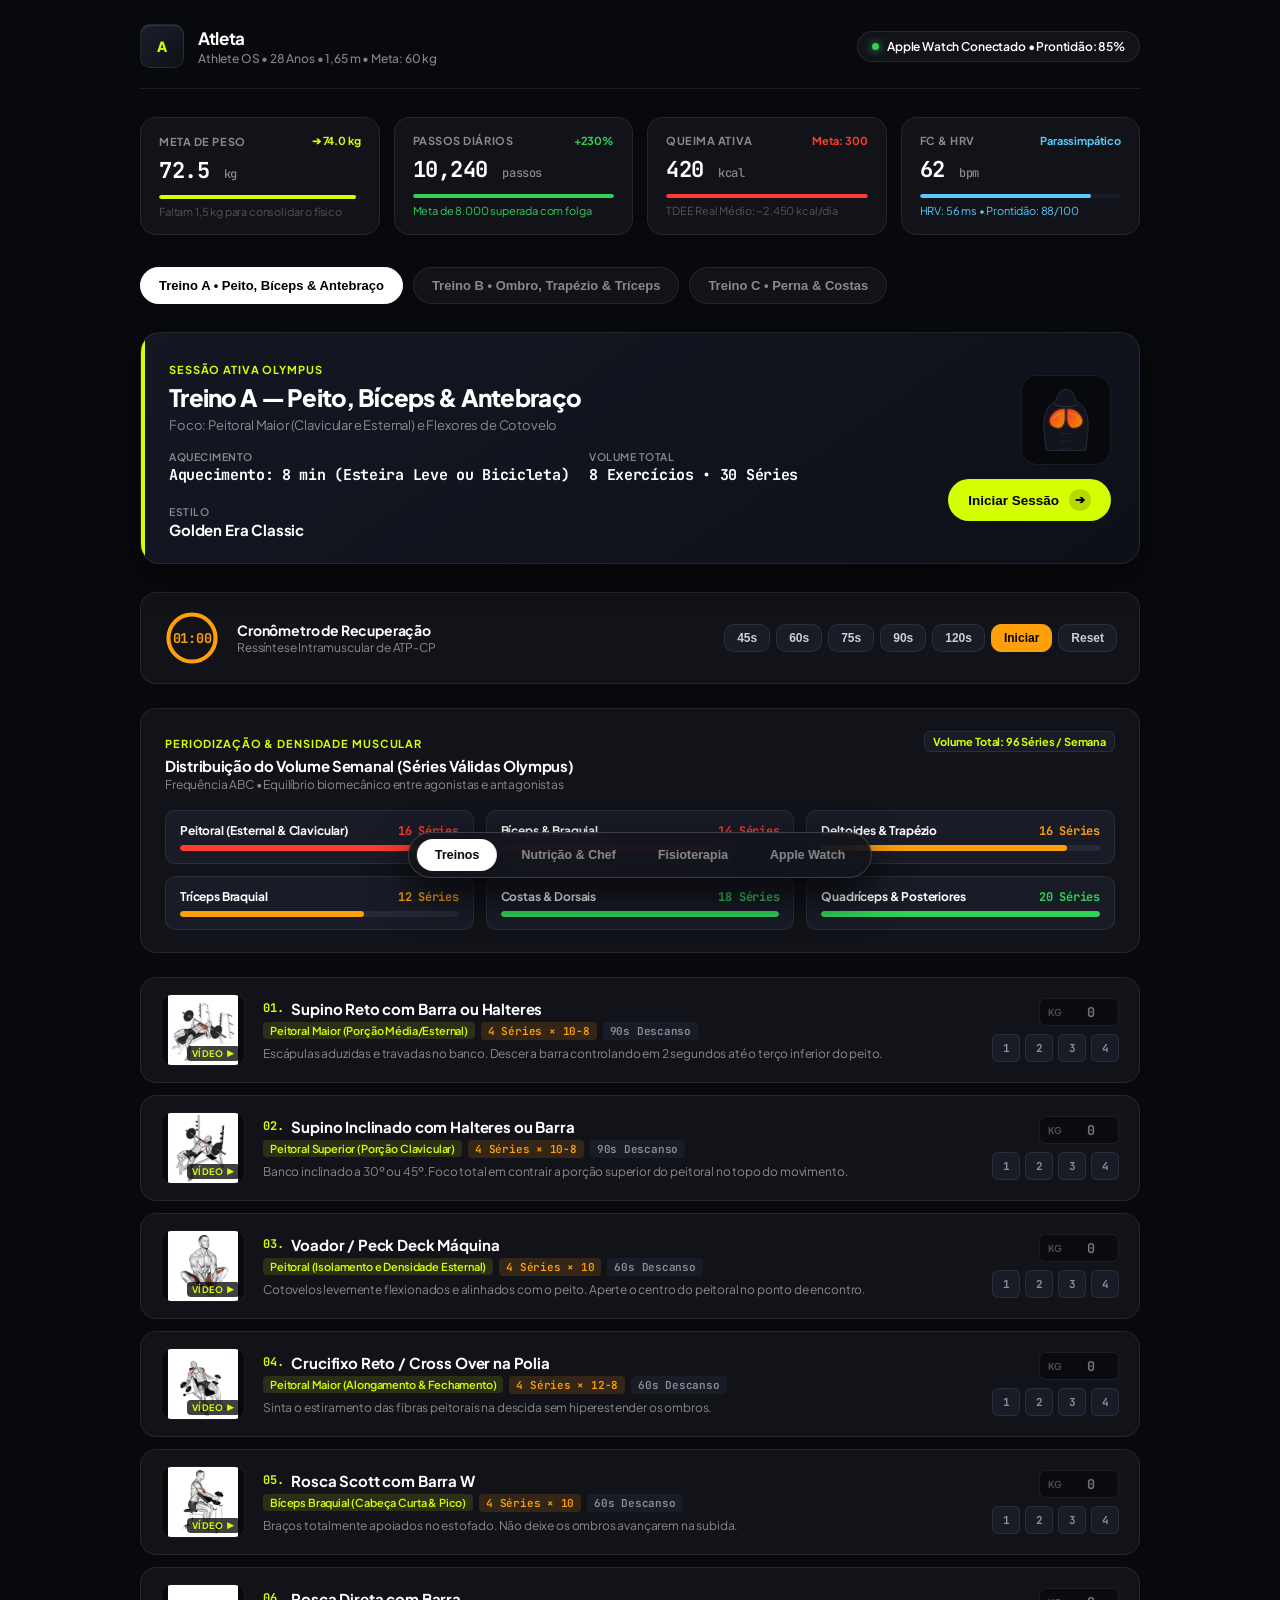
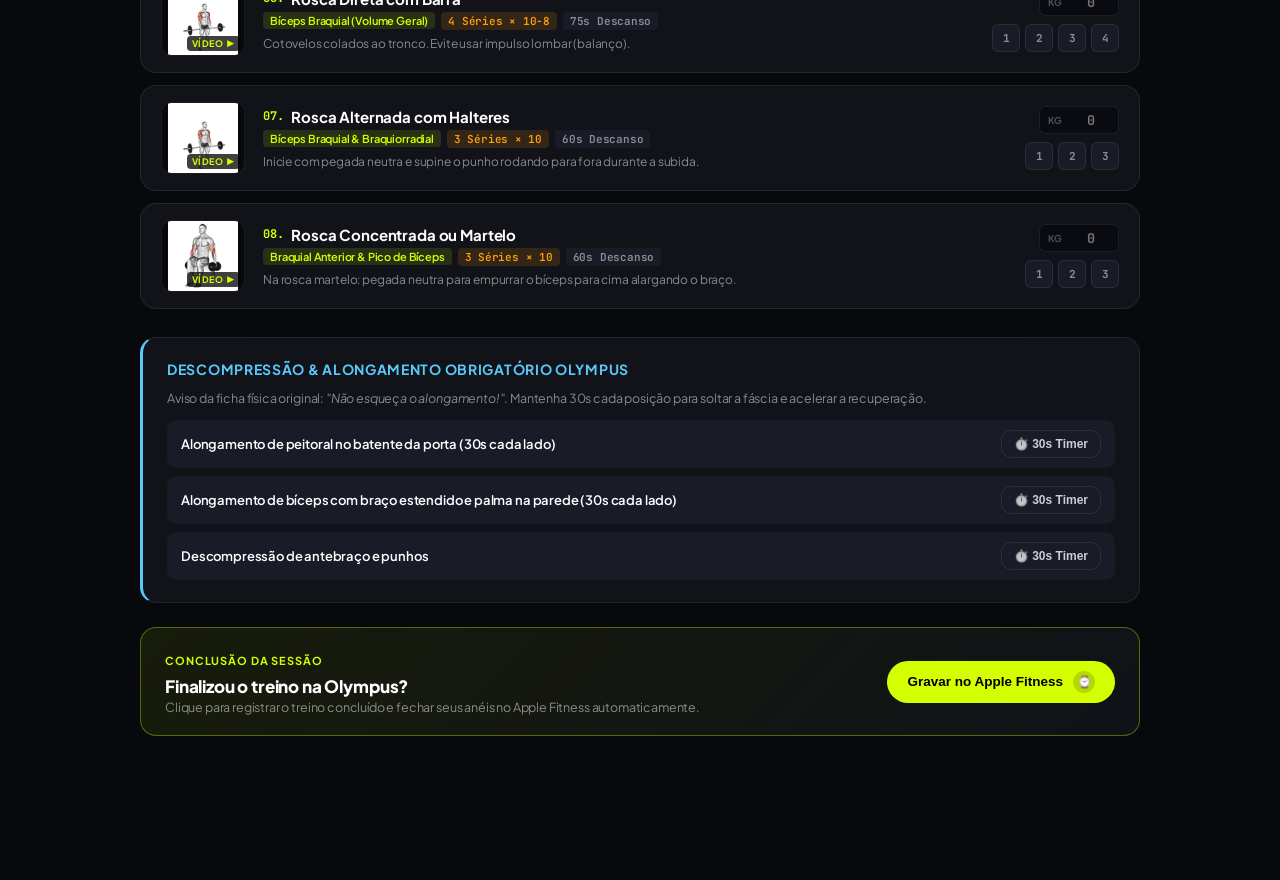
==== commit cd1215e8: "feat: transform project into generic open-source template for easy sharing" ====
--- a/dashboard/index.html
+++ b/dashboard/index.html
@@ -3,7 +3,7 @@
 <head>
   <meta charset="UTF-8">
   <meta name="viewport" content="width=device-width, initial-scale=1.0, maximum-scale=1.0, user-scalable=no">
-  <title>Teddy Tchogninou — Athlete OS</title>
+  <title>Health & Fitness Athlete OS</title>
   <link rel="stylesheet" href="css/style.css?v=2.5">
   <link rel="icon" href="data:image/svg+xml,<svg xmlns='http://www.w3.org/2000/svg' viewBox='0 0 100 100'><rect width='100' height='100' rx='20' fill='%23D4FF00'/><text y='.75em' x='50%' text-anchor='middle' font-size='55' font-weight='900' fill='%23000'>T</text></svg>">
 </head>
@@ -21,10 +21,10 @@
     <!-- Top Athlete Navigation Bar -->
     <header class="top-bar">
       <div class="athlete-brand">
-        <div class="athlete-badge">TED</div>
+        <div class="athlete-badge" id="header-avatar-badge">ATL</div>
         <div class="athlete-meta">
-          <h1>Teddy Tchogninou</h1>
-          <p>Athlete OS • Olympus Academia • 32 Anos • 1,73 m</p>
+          <h1 id="header-athlete-name">Atleta</h1>
+          <p id="header-athlete-meta">Athlete OS • Performance & Saúde Integrada</p>
         </div>
       </div>
       <div class="status-chip">
@@ -638,7 +638,7 @@
           <div>
             <span class="session-eyebrow" style="color: var(--amber);">Checklist de Alta Produtividade</span>
             <h3 style="font-size: 18px; font-weight: 800; color: var(--text-head); margin-top: 2px;">
-              Estação de Trabalho Mac (Ergonomia Teddy AI OS)
+              Estação de Trabalho (Ergonomia Athlete OS)
             </h3>
             <p style="font-size: 12.5px; color: var(--text-muted); margin-top: 4px;">
               Blindagem cervical, lombar e dos punhos para longas sessões de código e estratégia sem dor.
@@ -657,7 +657,7 @@
     </section>
 
     <!-- ========================================================================= -->
-    <!-- TAB 4: APPLE WATCH COMMAND CENTER (Exact Match to Teddy's Screenshot) -->
+    <!-- TAB 4: APPLE WATCH COMMAND CENTER -->
     <!-- ========================================================================= -->
     <section id="pane-apple" class="tab-pane" style="display: none;">
       
@@ -842,7 +842,7 @@
         </div>
       </section>
 
-      <!-- iOS Grouped Goals Table (Reprodução fiel do screenshot do Teddy) -->
+      <!-- iOS Grouped Goals Table -->
       <div class="apple-goals-table">
         <div class="goal-table-row">
           <span class="goal-table-label">Daily Step Goal</span>
--- a/dashboard/css/style.css
+++ b/dashboard/css/style.css
@@ -1,5 +1,5 @@
 /* ==========================================================================
-   TEDDY HEALTH & FITNESS OS — ATHLETE PRO EDITION
+   HEALTH & FITNESS OS — ATHLETE PRO EDITION
    Bespoke Athletic Editorial UI • Zero AI-Slop • Apple Fitness+ & WHOOP Language
    Hardware Double-Bezel • 0.5px Hairlines • Tabular Numerals • Tactile Motion
    ========================================================================== */
@@ -1014,7 +1014,7 @@
 }
 
 /* ==========================================================================
-   APPLE WATCH GOALS LIST (Exact Match to Teddy's Screenshot)
+   APPLE WATCH GOALS LIST (iOS Native Cards)
    ========================================================================== */
 .apple-goals-table {
   background: var(--bg-card);
